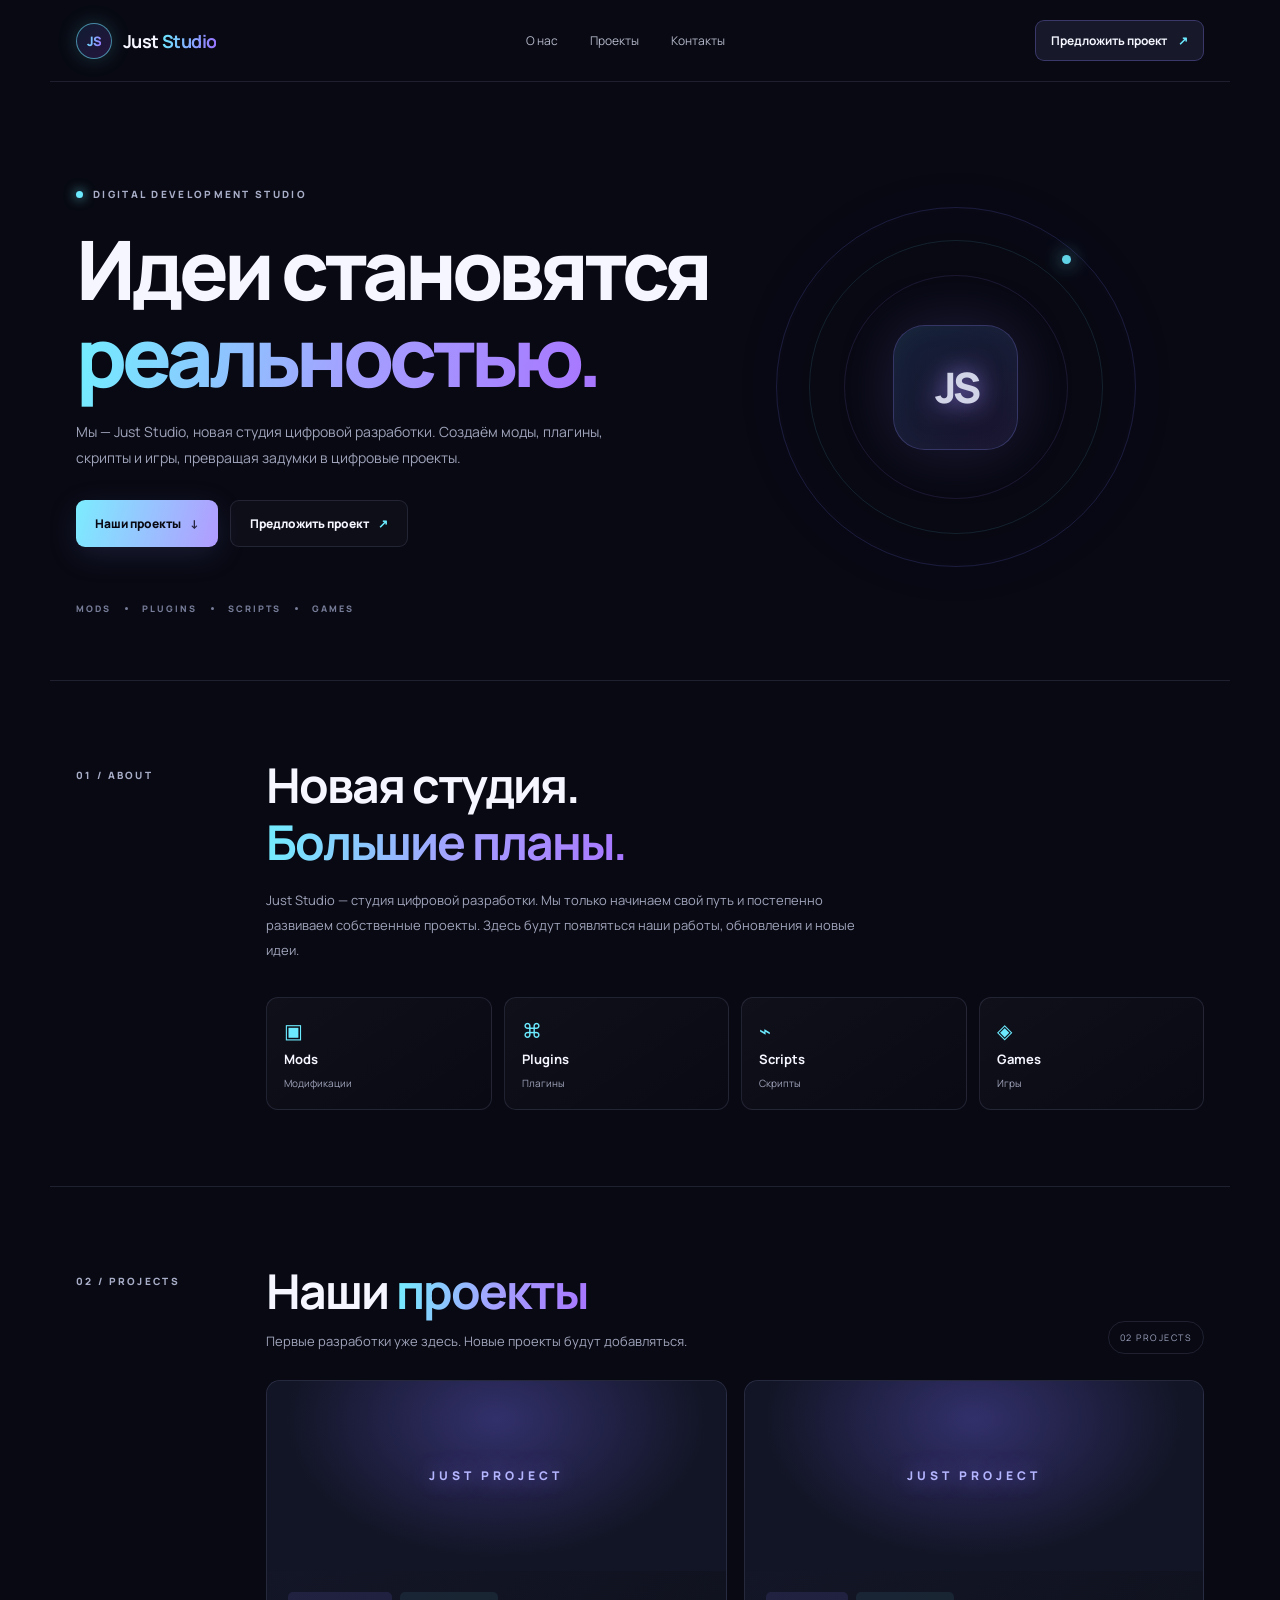
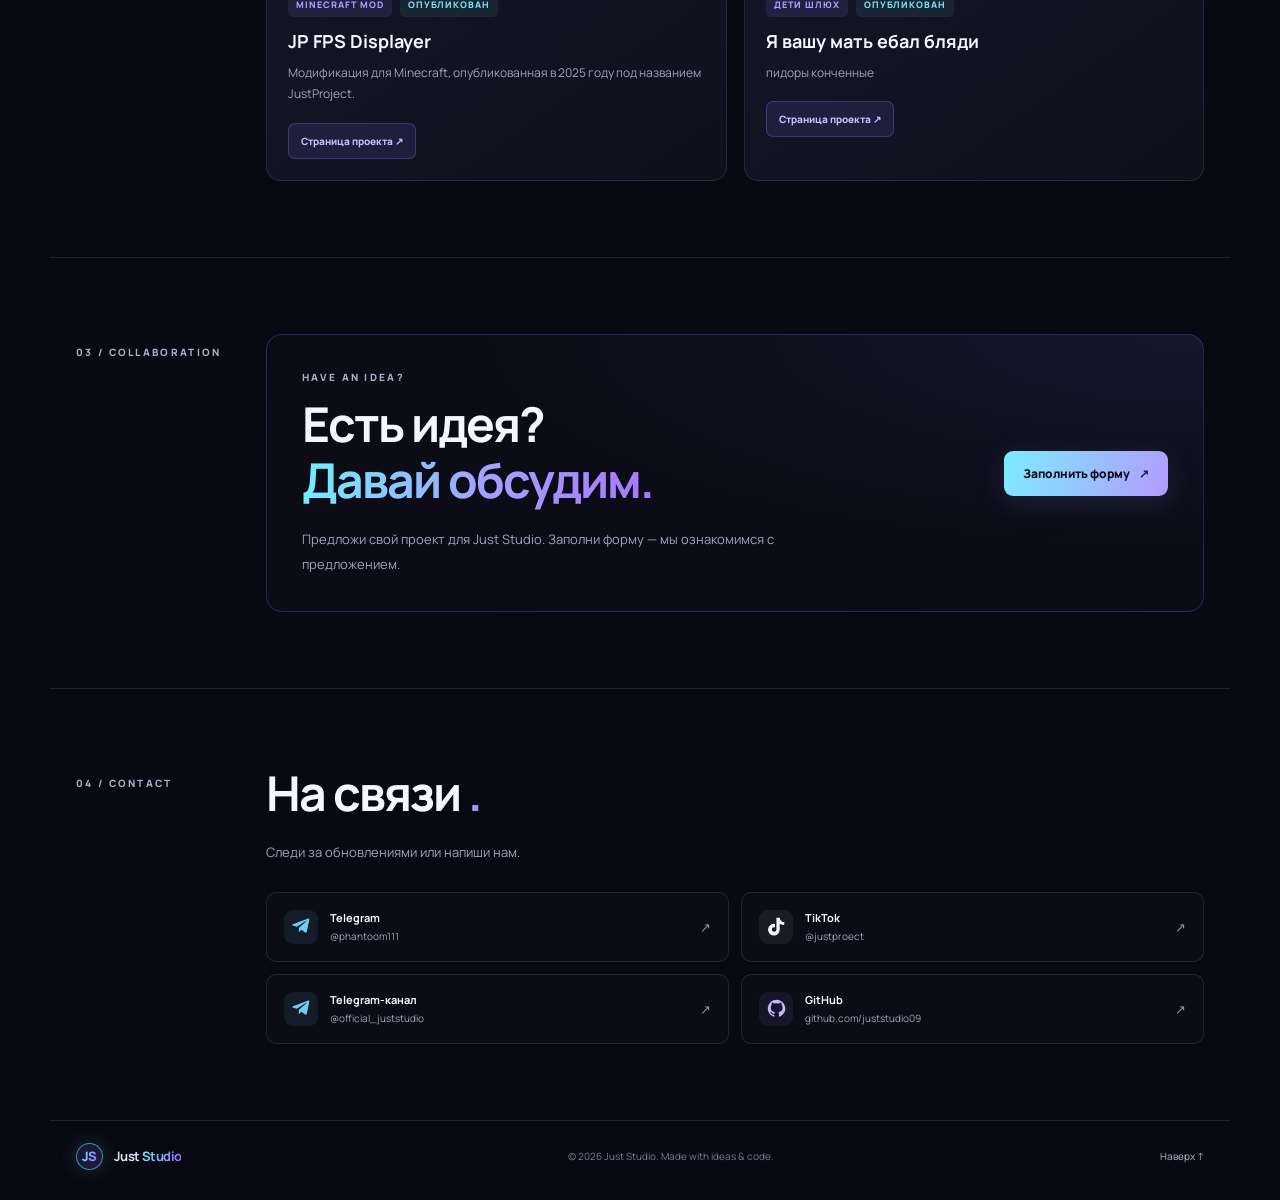
==== index.html @ e2f1380a "Add files via upload" ====
<!doctype html>
<html lang="ru">
<head>
  <meta charset="utf-8">
  <meta name="viewport" content="width=device-width, initial-scale=1">
  <meta name="theme-color" content="#080912">
  <meta name="description" content="Just Studio — студия цифровой разработки. Mods, plugins, scripts, games.">
  <title>Just Studio — Digital Development</title>
  <link rel="stylesheet" href="style.css">
</head>
<body>
  <header class="topbar">
    <a class="brand" href="#home">
      <span class="brand-mark"><img src="https://i.ibb.co/TxhYN3mq/photo-2026-10-01-20-30-49.jpg" alt="Логотип Just Studio" onerror="this.style.display='none';this.parentElement.classList.add('no-image')"></span>
      <span>Just <b>Studio</b></span>
    </a>
    <nav aria-label="Основная навигация">
      <a href="#about">О нас</a><a href="#projects">Проекты</a><a href="#contact">Контакты</a>
    </nav>
    <a class="nav-cta" href="#suggest">Предложить проект <span>↗</span></a>
  </header>

  <main id="home">
    <section class="hero">
      <div class="eyebrow"><span class="pulse"></span> DIGITAL DEVELOPMENT STUDIO</div>
      <h1>Идеи становятся<br><span class="gradient">реальностью.</span></h1>
      <p class="hero-copy">Мы — Just Studio, новая студия цифровой разработки. Создаём моды, плагины, скрипты и игры, превращая задумки в цифровые проекты.</p>
      <div class="hero-actions">
        <a class="button primary" href="#projects">Наши проекты <span>↓</span></a>
        <a class="button secondary" href="#suggest">Предложить проект <span>↗</span></a>
      </div>
      <div class="hero-tags"><span>MODS</span><i></i><span>PLUGINS</span><i></i><span>SCRIPTS</span><i></i><span>GAMES</span></div>
      <div class="hero-orbit" aria-hidden="true"><div class="orbit-ring"></div><div class="orbit-core">JS</div><span class="orbit-dot"></span></div>
    </section>

    <section class="section about" id="about">
      <div class="section-kicker">01 / ABOUT</div>
      <div class="section-content">
        <h2>Новая студия.<br><span class="gradient">Большие планы.</span></h2>
        <p>Just Studio — студия цифровой разработки. Мы только начинаем свой путь и постепенно развиваем собственные проекты. Здесь будут появляться наши работы, обновления и новые идеи.</p>
        <div class="service-grid">
          <div class="service"><span class="service-icon">▣</span><b>Mods</b><small>Модификации</small></div>
          <div class="service"><span class="service-icon">⌘</span><b>Plugins</b><small>Плагины</small></div>
          <div class="service"><span class="service-icon">⌁</span><b>Scripts</b><small>Скрипты</small></div>
          <div class="service"><span class="service-icon">◈</span><b>Games</b><small>Игры</small></div>
        </div>
      </div>
    </section>

    <section class="section projects" id="projects">
      <div class="section-kicker">02 / PROJECTS</div>
      <div class="section-content">
        <div class="section-heading"><div><h2>Наши <span class="gradient">проекты</span></h2><p>Первые разработки уже здесь. Новые проекты будут добавляться.</p></div><span class="project-count" id="project-count">01 PROJECT</span></div>
        <div class="project-grid" id="project-list"></div>
      </div>
    </section>

    <section class="section suggest" id="suggest">
      <div class="section-kicker">03 / COLLABORATION</div>
      <div class="section-content suggest-panel">
        <div><div class="eyebrow">HAVE AN IDEA?</div><h2>Есть идея?<br><span class="gradient">Давай обсудим.</span></h2><p>Предложи свой проект для Just Studio. Заполни форму — мы ознакомимся с предложением.</p></div>
        <a class="button primary" href="https://docs.google.com/forms/d/e/1FAIpQLScW1HkNtBKFivhIyc_Us-QrswXKaeJA4Q-iLcMW6YR1YjEetg/viewform" target="_blank" rel="noopener">Заполнить форму <span>↗</span></a>
      </div>
    </section>

    <section class="section contact" id="contact">
      <div class="section-kicker">04 / CONTACT</div>
      <div class="section-content">
        <h2>На связи <span class="gradient">.</span></h2>
        <p>Следи за обновлениями или напиши нам.</p>
        <div class="contact-links">
          <a href="https://t.me/phantoom111" target="_blank" rel="noopener"><span class="contact-symbol telegram-logo" aria-hidden="true"><svg viewBox="0 0 24 24"><path d="M21.7 4.4 18.6 19c-.2 1-1 1.2-1.8.7l-5-3.7-2.4 2.3c-.3.3-.5.5-1 .5l.4-5.1 9.3-8.4c.4-.4-.1-.6-.6-.2L6 12.4 1 10.8c-1.1-.3-1.1-1 .2-1.5L20.6 2c.9-.3 1.7.2 1.1 2.4Z"/></svg></span><span><b>Telegram</b><small>@phantoom111</small></span><span class="arrow">↗</span></a>
          <a href="https://www.tiktok.com/@justproect" target="_blank" rel="noopener"><span class="contact-symbol tiktok-logo" aria-hidden="true"><svg viewBox="0 0 24 24"><path d="M19.6 6.2a5.7 5.7 0 0 1-3.5-4.8V1h-4.2v14.7a2.9 2.9 0 1 1-2.9-2.9c.4 0 .8.1 1.1.2V8.7a7.4 7.4 0 1 0 6 7.2V8.4a9.8 9.8 0 0 0 5.7 1.8V6a5.8 5.8 0 0 1-2.2.2Z"/></svg></span><span><b>TikTok</b><small>@justproect</small></span><span class="arrow">↗</span></a>
          <a href="https://t.me/official_juststudio" target="_blank" rel="noopener"><span class="contact-symbol telegram-logo" aria-hidden="true"><svg viewBox="0 0 24 24"><path d="M21.7 4.4 18.6 19c-.2 1-1 1.2-1.8.7l-5-3.7-2.4 2.3c-.3.3-.5.5-1 .5l.4-5.1 9.3-8.4c.4-.4-.1-.6-.6-.2L6 12.4 1 10.8c-1.1-.3-1.1-1 .2-1.5L20.6 2c.9-.3 1.7.2 1.1 2.4Z"/></svg></span><span><b>Telegram-канал</b><small>@official_juststudio</small></span><span class="arrow">↗</span></a>
          <a href="https://github.com/juststudio09" target="_blank" rel="noopener"><span class="contact-symbol github-logo" aria-hidden="true"><svg viewBox="0 0 24 24"><path d="M12 .9a11.1 11.1 0 0 0-3.5 21.6c.6.1.8-.2.8-.6v-2.1c-3.2.7-3.9-1.4-3.9-1.4-.5-1.3-1.3-1.6-1.3-1.6-1.1-.8.1-.8.1-.8 1.2.1 1.8 1.2 1.8 1.2 1.1 1.8 2.8 1.3 3.4 1 .1-.8.4-1.3.7-1.6-2.6-.3-5.3-1.3-5.3-5.8 0-1.3.5-2.3 1.2-3.1-.1-.3-.5-1.5.1-3.1 0 0 1-.3 3.2 1.2a11 11 0 0 1 5.8 0c2.2-1.5 3.2-1.2 3.2-1.2.6 1.6.2 2.8.1 3.1.8.8 1.2 1.8 1.2 3.1 0 4.5-2.7 5.5-5.3 5.8.4.4.8 1 .8 2.1v3.1c0 .4.2.7.8.6A11.1 11.1 0 0 0 12 .9Z"/></svg></span><span><b>GitHub</b><small>github.com/juststudio09</small></span><span class="arrow">↗</span></a>
        </div>
      </div>
    </section>
  </main>
  <footer><a class="brand footer-brand" href="#home"><span class="brand-mark"><img src="https://i.ibb.co/TxhYN3mq/photo-2026-10-01-20-30-49.jpg" alt="" onerror="this.style.display='none';this.parentElement.classList.add('no-image')"></span><span>Just <b>Studio</b></span></a><span>© <span id="year"></span> Just Studio. Made with ideas & code.</span><a href="#home">Наверх ↑</a></footer>
  <script src="projects.js"></script>
  <script src="script.js"></script>
</body>
</html>
---- style.css ----
@import url('https://fonts.googleapis.com/css2?family=Manrope:wght@400;500;600;700;800&display=swap');
:root{--bg:#080912;--panel:#101321;--text:#f5f6ff;--muted:#a0a4bb;--line:rgba(160,170,220,.15);--cyan:#6ceaff;--purple:#9a72ff}
*{box-sizing:border-box}html{scroll-behavior:smooth}body{margin:0;background:var(--bg);color:var(--text);font-family:Manrope,Arial,sans-serif;overflow-x:hidden}body:before{content:"";position:fixed;inset:0;pointer-events:none;opacity:.22;background-image:linear-gradient(rgba(255,255,255,.025) 1px,transparent 1px),linear-gradient(90deg,rgba(255,255,255,.025) 1px,transparent 1px);background-size:58px 58px;mask-image:linear-gradient(to bottom,black,transparent 85%)}a{color:inherit;text-decoration:none}.topbar{height:82px;max-width:1180px;padding:0 26px;margin:auto;display:flex;align-items:center;justify-content:space-between;position:relative;z-index:2;border-bottom:1px solid var(--line)}.brand{display:flex;align-items:center;gap:11px;font-size:18px;font-weight:700;letter-spacing:-.6px}.brand b{background:linear-gradient(100deg,var(--cyan),var(--purple));background-clip:text;color:transparent}.brand-mark{width:36px;height:36px;border-radius:50%;display:grid;place-items:center;overflow:hidden;border:1px solid rgba(108,234,255,.55);box-shadow:0 0 20px #6ceaff30;background:linear-gradient(135deg,#101c31,#25153e)}.brand-mark img{width:100%;height:100%;object-fit:cover}.brand-mark.no-image:after{content:"JS";font-size:13px;font-weight:800;background:linear-gradient(100deg,var(--cyan),var(--purple));background-clip:text;color:transparent}nav{display:flex;gap:32px;color:#b5b8ca;font-size:12px}nav a:hover,.footer-brand:hover{color:white}.nav-cta{font-size:12px;font-weight:700;border:1px solid #7772d85c;padding:11px 15px;border-radius:9px;background:#17182a}.nav-cta span,.button span{margin-left:9px;color:var(--cyan)}.hero{max-width:1180px;margin:auto;min-height:590px;padding:105px 26px 65px;position:relative;overflow:hidden}.eyebrow,.section-kicker{font-size:10px;letter-spacing:2.3px;font-weight:800;color:#a9aec8}.eyebrow{display:flex;align-items:center;gap:10px}.pulse{width:7px;height:7px;border-radius:50%;background:#6ceaff;box-shadow:0 0 12px #6ceaff}.hero h1{font-size:clamp(48px,7vw,82px);line-height:1.06;letter-spacing:-5px;margin:25px 0 19px;font-weight:800}.gradient{background:linear-gradient(100deg,#75eaff 4%,#a4a0ff 53%,#a875ff 100%);background-clip:text;color:transparent}.hero-copy{max-width:530px;color:var(--muted);font-size:14px;line-height:1.9}.hero-actions{display:flex;gap:12px;margin-top:28px}.button{display:inline-flex;align-items:center;justify-content:center;padding:14px 19px;border-radius:9px;font-size:12px;font-weight:800;transition:.2s}.button:hover{transform:translateY(-2px)}.primary{color:#080912;background:linear-gradient(105deg,#7cecff,#b29bff);box-shadow:0 8px 30px #8c8bff25}.primary span{color:#25233d}.secondary{border:1px solid var(--line);background:#ffffff06}.hero-tags{display:flex;align-items:center;gap:14px;margin-top:55px;font-size:9px;letter-spacing:2px;color:#777d99;font-weight:800}.hero-tags i{width:3px;height:3px;border-radius:50%;background:#777d99}.hero-orbit{position:absolute;width:360px;height:360px;right:8%;top:125px;display:grid;place-items:center;opacity:.9}.orbit-ring{position:absolute;inset:0;border-radius:50%;border:1px solid #7774ff36;box-shadow:inset 0 0 65px #785bff0c,0 0 80px #715bff0c}.orbit-ring:before,.orbit-ring:after{content:"";position:absolute;border-radius:50%;border:1px solid #6ceaff20;inset:32px}.orbit-ring:after{inset:67px;border-color:#a17cff24}.orbit-core{width:125px;height:125px;border-radius:32px;display:grid;place-items:center;font-size:42px;font-weight:800;letter-spacing:-4px;background:linear-gradient(145deg,#18243d,#1c1532);border:1px solid #8c8bff65;box-shadow:0 0 65px #8c73ff35,inset 0 0 30px #6ceaff0c;background-clip:padding-box;color:#e8eaff;text-shadow:0 0 25px #a18aff}.orbit-dot{position:absolute;width:9px;height:9px;border-radius:50%;background:var(--cyan);top:48px;right:65px;box-shadow:0 0 18px var(--cyan)}.section{max-width:1180px;margin:auto;padding:76px 26px;display:grid;grid-template-columns:190px 1fr;border-top:1px solid var(--line);scroll-margin-top:35px}.section-kicker{padding-top:11px}.section-content h2{font-size:clamp(30px,4vw,48px);line-height:1.18;letter-spacing:-2px;margin:0 0 18px}.section-content>p,.section-heading p,.suggest-panel p{font-size:13px;line-height:1.9;color:var(--muted);max-width:620px;margin:0}.service-grid{display:grid;grid-template-columns:repeat(4,1fr);gap:12px;margin-top:35px}.service{padding:19px 17px;border:1px solid var(--line);background:linear-gradient(145deg,#ffffff08,#ffffff02);border-radius:12px;display:flex;flex-direction:column;gap:8px}.service-icon{font-size:20px;color:var(--cyan);height:25px}.service b{font-size:13px}.service small{font-size:10px;color:var(--muted)}.section-heading{display:flex;justify-content:space-between;align-items:end;gap:20px;margin-bottom:26px}.section-heading h2{margin-bottom:9px}.project-count{white-space:nowrap;font-size:9px;letter-spacing:1.5px;color:#9ea4c0;border:1px solid var(--line);padding:9px 11px;border-radius:20px}.project-grid{display:grid;grid-template-columns:repeat(2,minmax(0,1fr));gap:17px}.project-card{overflow:hidden;border:1px solid var(--line);border-radius:14px;background:linear-gradient(145deg,#15182a,#0e101c);transition:.2s}.project-card:hover{transform:translateY(-3px);border-color:#8c83ff77;box-shadow:0 15px 45px #0005}.project-image{height:190px;background:radial-gradient(ellipse at 50% 20%,#32306b,#121525 65%);display:grid;place-items:center;overflow:hidden}.project-image img{width:100%;height:100%;object-fit:cover}.project-image.placeholder:after{content:"JUST PROJECT";font-size:12px;letter-spacing:4px;font-weight:800;color:#b4b5ff;text-shadow:0 0 22px #887cff}.project-body{padding:21px}.project-meta{display:flex;align-items:center;gap:8px;margin-bottom:12px}.project-type,.project-status{font-size:9px;font-weight:800;letter-spacing:1px;text-transform:uppercase;padding:6px 8px;border-radius:5px;background:#8277ff20;color:#aaa0ff}.project-status{background:#6ceaff13;color:#77dff4}.project-body h3{font-size:18px;margin:0 0 9px}.project-body p{font-size:12px;line-height:1.8;color:var(--muted);margin:0 0 18px}.project-actions{display:flex;gap:9px;flex-wrap:wrap}.project-link{font-size:10px;font-weight:800;border:1px solid var(--line);border-radius:7px;padding:10px 12px}.project-link.primary-link{background:#8174ff20;border-color:#8174ff4d;color:#c4bdff}.suggest-panel{display:flex;align-items:center;justify-content:space-between;gap:30px;padding:35px;border:1px solid #8277ff3d;border-radius:16px;background:radial-gradient(ellipse at 100% 0%,#7464ff19,transparent 55%),#ffffff04}.suggest-panel h2{margin-top:12px}.suggest-panel p{max-width:490px}.suggest-panel .button{flex-shrink:0}.contact-links{display:grid;grid-template-columns:repeat(3,1fr);gap:12px;margin-top:27px}.contact-links>a{display:flex;align-items:center;gap:12px;padding:17px;border:1px solid var(--line);border-radius:10px;background:#ffffff04}.contact-links>a:hover{border-color:#7c83ff66;background:#ffffff08}.contact-symbol{width:34px;height:34px;border-radius:9px;display:grid;place-items:center;color:var(--cyan);background:#6ceaff10;font-size:17px}.contact-links b,.contact-links small{display:block}.contact-links b{font-size:11px}.contact-links small{font-size:10px;color:var(--muted);margin-top:4px}.arrow{margin-left:auto;color:#8e93ad;font-size:13px}footer{max-width:1180px;margin:auto;padding:22px 26px 30px;border-top:1px solid var(--line);display:flex;align-items:center;justify-content:space-between;color:#777d96;font-size:10px}.footer-brand{font-size:13px;color:#dfe1f1}.footer-brand .brand-mark{width:27px;height:27px}footer>a:last-child{color:#b7bad0}
@media(max-width:760px){.topbar{height:70px;padding:0 18px}.topbar nav{display:none}.nav-cta{font-size:10px;padding:10px}.hero{padding:83px 22px 55px;min-height:555px}.hero h1{letter-spacing:-3px}.hero-orbit{width:220px;height:220px;right:-45px;top:235px;opacity:.45}.orbit-core{width:85px;height:85px;border-radius:23px;font-size:29px}.orbit-ring:before{inset:22px}.orbit-ring:after{inset:45px}.orbit-dot{top:30px;right:38px}.hero-copy{max-width:420px}.section{padding:55px 22px;grid-template-columns:1fr;gap:20px}.section-kicker{padding:0}.service-grid{grid-template-columns:repeat(2,1fr)}.project-grid{grid-template-columns:1fr}.project-image{height:180px}.suggest-panel{align-items:flex-start;flex-direction:column;padding:25px}.contact-links{grid-template-columns:1fr}.contact-links>a{padding:14px}footer{padding:20px 22px;gap:12px;flex-wrap:wrap}footer>span{order:3;width:100%}}
@media(prefers-reduced-motion:reduce){html{scroll-behavior:auto}*,*:before,*:after{transition:none!important}}

/* Brand icons in the contact cards */
.contact-symbol svg{width:19px;height:19px;display:block;fill:currentColor}
.telegram-logo{color:#6bcff5;background:#6bcff515}
.tiktok-logo{color:#f4f4ff;background:#ffffff10}
.github-logo{color:#c4b6ff;background:#a18aff15}
.contact-links{grid-template-columns:repeat(2,minmax(0,1fr))}
@media(max-width:760px){.contact-links{grid-template-columns:1fr}}
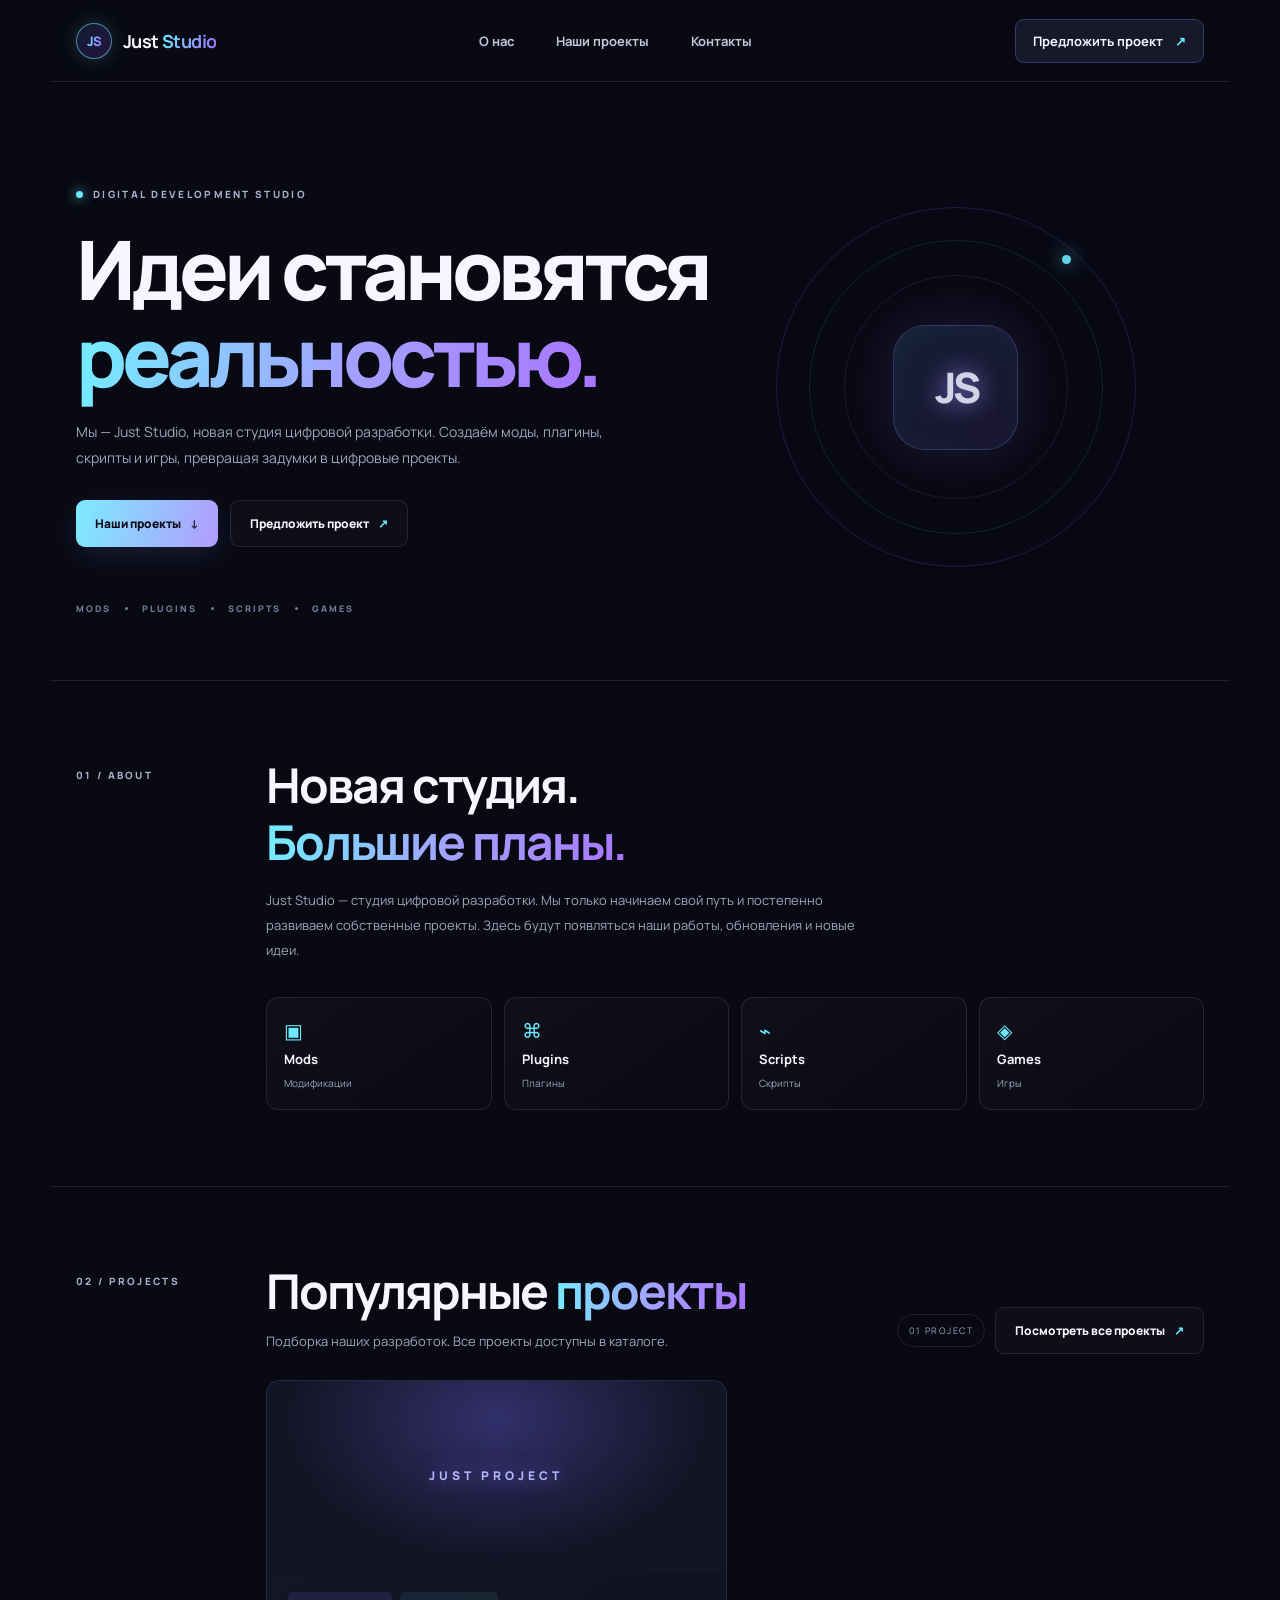
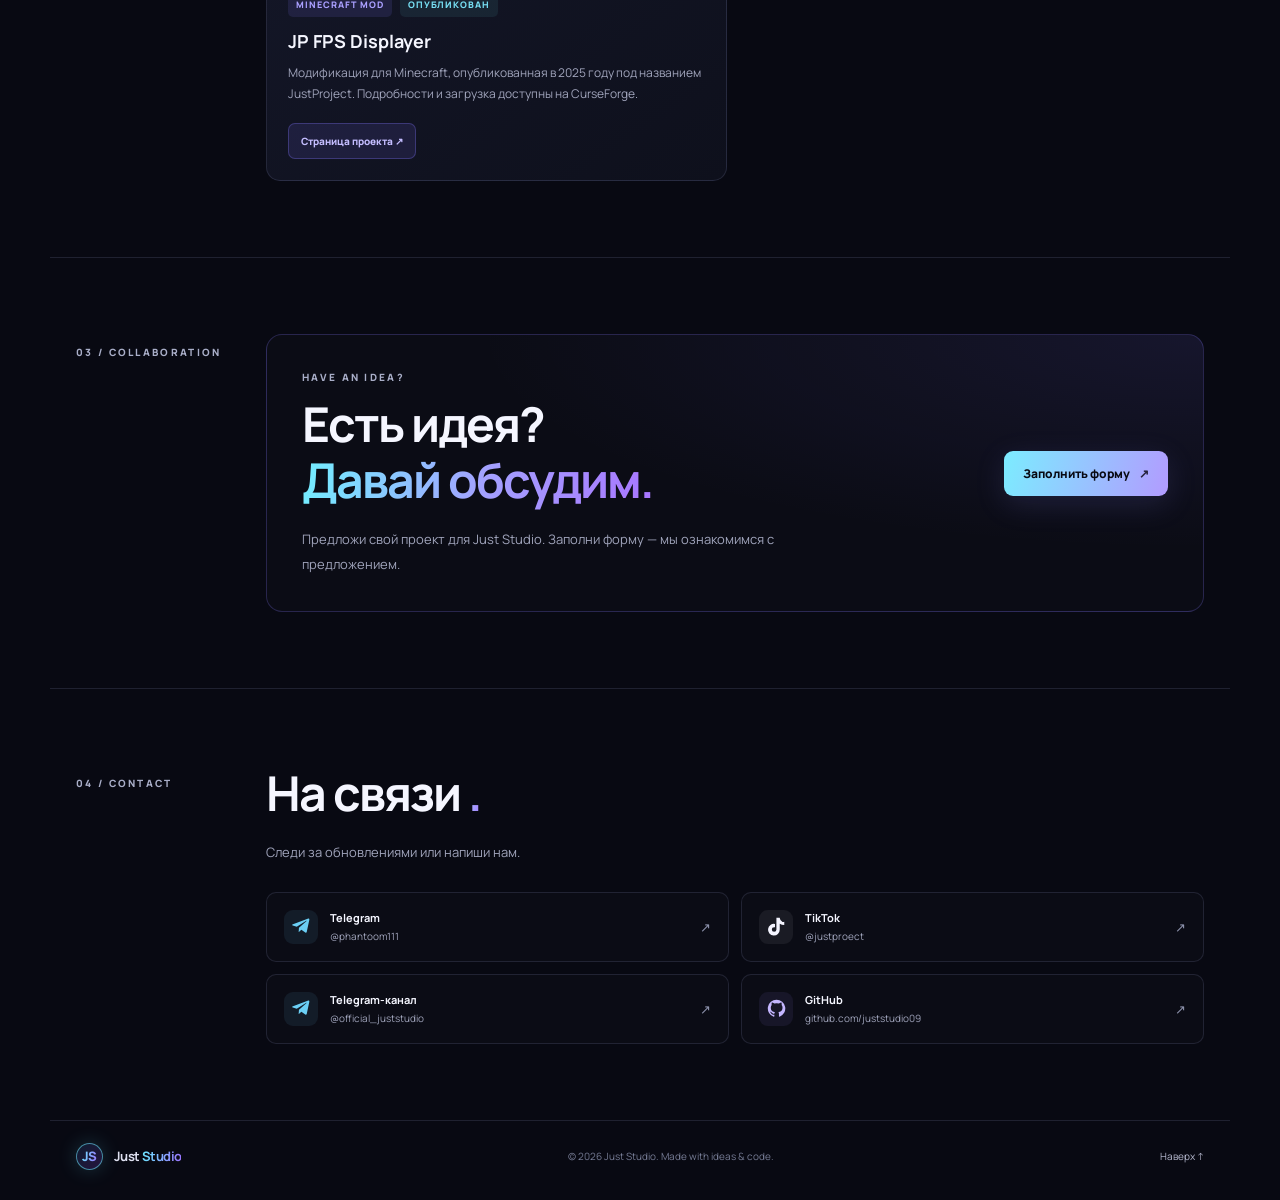
==== commit bf5d2486: "Add files via upload" ====
--- a/index.html
+++ b/index.html
@@ -15,7 +15,7 @@
       <span>Just <b>Studio</b></span>
     </a>
     <nav aria-label="Основная навигация">
-      <a href="#about">О нас</a><a href="#projects">Проекты</a><a href="#contact">Контакты</a>
+      <a href="#about">О нас</a><a href="projects.html">Наши проекты</a><a href="#contact">Контакты</a>
     </nav>
     <a class="nav-cta" href="#suggest">Предложить проект <span>↗</span></a>
   </header>
@@ -50,7 +50,7 @@
     <section class="section projects" id="projects">
       <div class="section-kicker">02 / PROJECTS</div>
       <div class="section-content">
-        <div class="section-heading"><div><h2>Наши <span class="gradient">проекты</span></h2><p>Первые разработки уже здесь. Новые проекты будут добавляться.</p></div><span class="project-count" id="project-count">01 PROJECT</span></div>
+        <div class="section-heading"><div><h2>Популярные <span class="gradient">проекты</span></h2><p>Подборка наших разработок. Все проекты доступны в каталоге.</p></div><div class="section-heading-actions"><span class="project-count" id="project-count">01 PROJECT</span><a class="button secondary view-all-button" href="projects.html">Посмотреть все проекты <span>↗</span></a></div></div>
         <div class="project-grid" id="project-list"></div>
       </div>
     </section>
--- a/style.css
+++ b/style.css
@@ -11,3 +11,35 @@
 .github-logo{color:#c4b6ff;background:#a18aff15}
 .contact-links{grid-template-columns:repeat(2,minmax(0,1fr))}
 @media(max-width:760px){.contact-links{grid-template-columns:1fr}}
+
+
+/* Separate projects catalog */
+.catalog-main{max-width:1180px;min-height:calc(100vh - 150px);margin:auto;padding:76px 26px 90px}
+.catalog-kicker{font-size:10px;letter-spacing:2.3px;font-weight:800;color:#a9aec8;margin-bottom:20px}
+.catalog-title-row{display:flex;align-items:end;justify-content:space-between;gap:20px;margin-bottom:38px}
+.catalog-title-row h1{font-size:clamp(38px,6vw,68px);line-height:1.08;letter-spacing:-4px;margin:0 0 13px;font-weight:800}
+.catalog-title-row p{font-size:13px;line-height:1.9;color:var(--muted);margin:0}
+.catalog-back{flex-shrink:0}
+.catalog-controls{display:flex;align-items:center;gap:14px;padding:17px 19px;margin-bottom:20px;border:1px solid var(--line);border-radius:12px;background:#ffffff05}
+.catalog-controls label{font-size:12px;font-weight:800;color:#c8cbe0}
+.catalog-controls select{min-width:190px;padding:10px 35px 10px 12px;color:var(--text);background:#15182a;border:1px solid #7772d85c;border-radius:8px;font:inherit;font-size:12px;outline:none}
+.catalog-controls select:focus{border-color:var(--cyan)}
+.catalog-controls option{background:#15182a;color:var(--text)}
+.catalog-controls .project-count{margin-left:auto}
+.catalog-grid{grid-template-columns:repeat(2,minmax(0,1fr))}
+.catalog-empty{padding:45px 20px;text-align:center;border:1px dashed var(--line);border-radius:12px;color:var(--muted);font-size:13px}
+@media(max-width:760px){.catalog-main{padding:55px 22px 65px}.catalog-title-row{align-items:flex-start;flex-direction:column}.catalog-title-row h1{letter-spacing:-2px}.catalog-controls{align-items:stretch;flex-direction:column}.catalog-controls select{width:100%}.catalog-controls .project-count{margin-left:0;align-self:flex-start}.catalog-grid{grid-template-columns:1fr}}
+
+
+/* Larger navigation controls and hover feedback */
+.topbar nav{gap:10px}
+.topbar nav a{display:inline-flex;align-items:center;justify-content:center;padding:11px 15px;border:1px solid transparent;border-radius:9px;font-size:13px;font-weight:700;color:#c3c6d9;transition:transform .2s ease,background .2s ease,border-color .2s ease,color .2s ease,box-shadow .2s ease}
+.topbar nav a:hover,.topbar nav a:focus-visible{color:#fff;background:linear-gradient(120deg,#6ceaff15,#9a72ff20);border-color:#8b83ff66;transform:translateY(-2px);box-shadow:0 7px 20px #7164ff20}
+.topbar nav a:active{transform:translateY(0) scale(.98)}
+.nav-cta{font-size:13px;padding:12px 17px;transition:transform .2s ease,background .2s ease,border-color .2s ease,box-shadow .2s ease}
+.nav-cta:hover,.nav-cta:focus-visible{transform:translateY(-2px);background:#22243a;border-color:#8b83ff88;box-shadow:0 7px 22px #7164ff24}
+.nav-cta:active{transform:translateY(0) scale(.98)}
+.section-heading-actions{display:flex;align-items:center;gap:10px;flex-shrink:0}
+.view-all-button{white-space:nowrap}
+@media(max-width:760px){.topbar nav{display:none}.section-heading-actions{align-items:flex-start;flex-direction:column}.view-all-button{font-size:10px;padding:10px 12px}}
+@media(prefers-reduced-motion:reduce){.topbar nav a,.nav-cta{transition:none}}
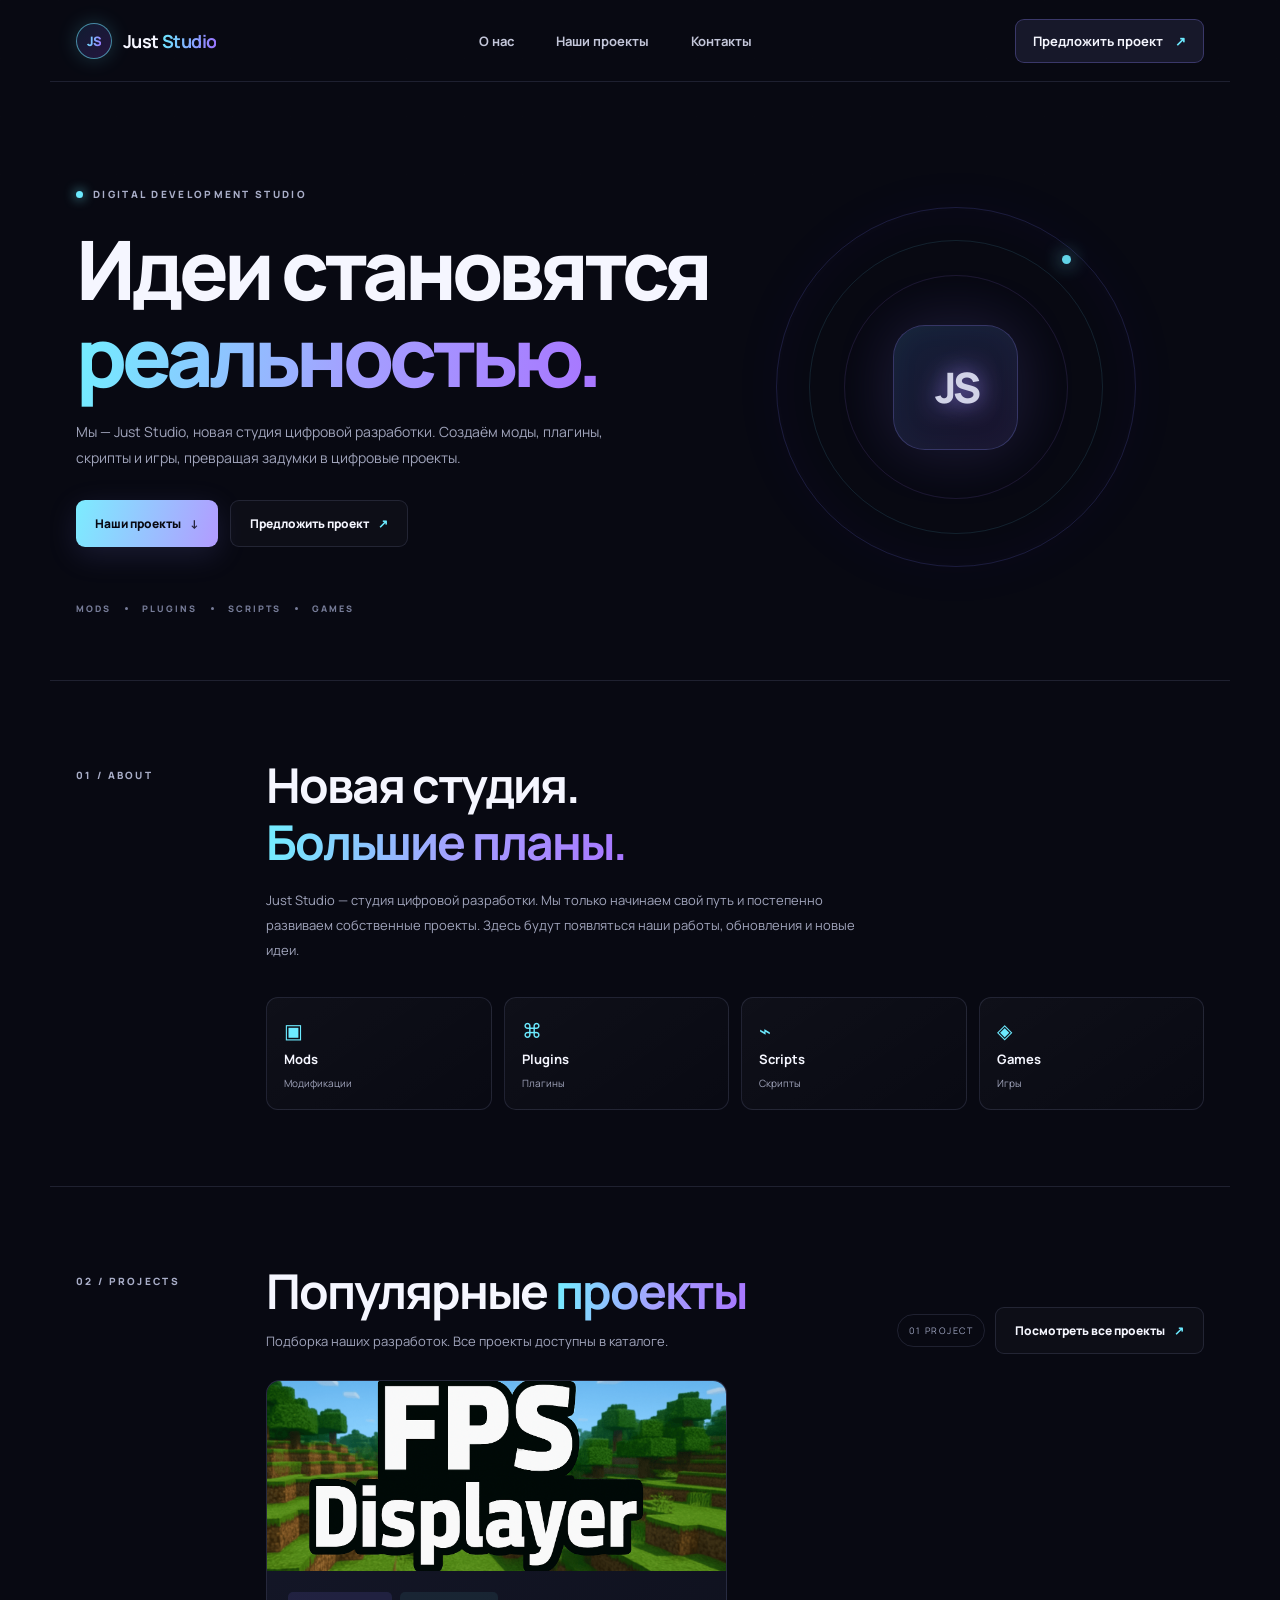
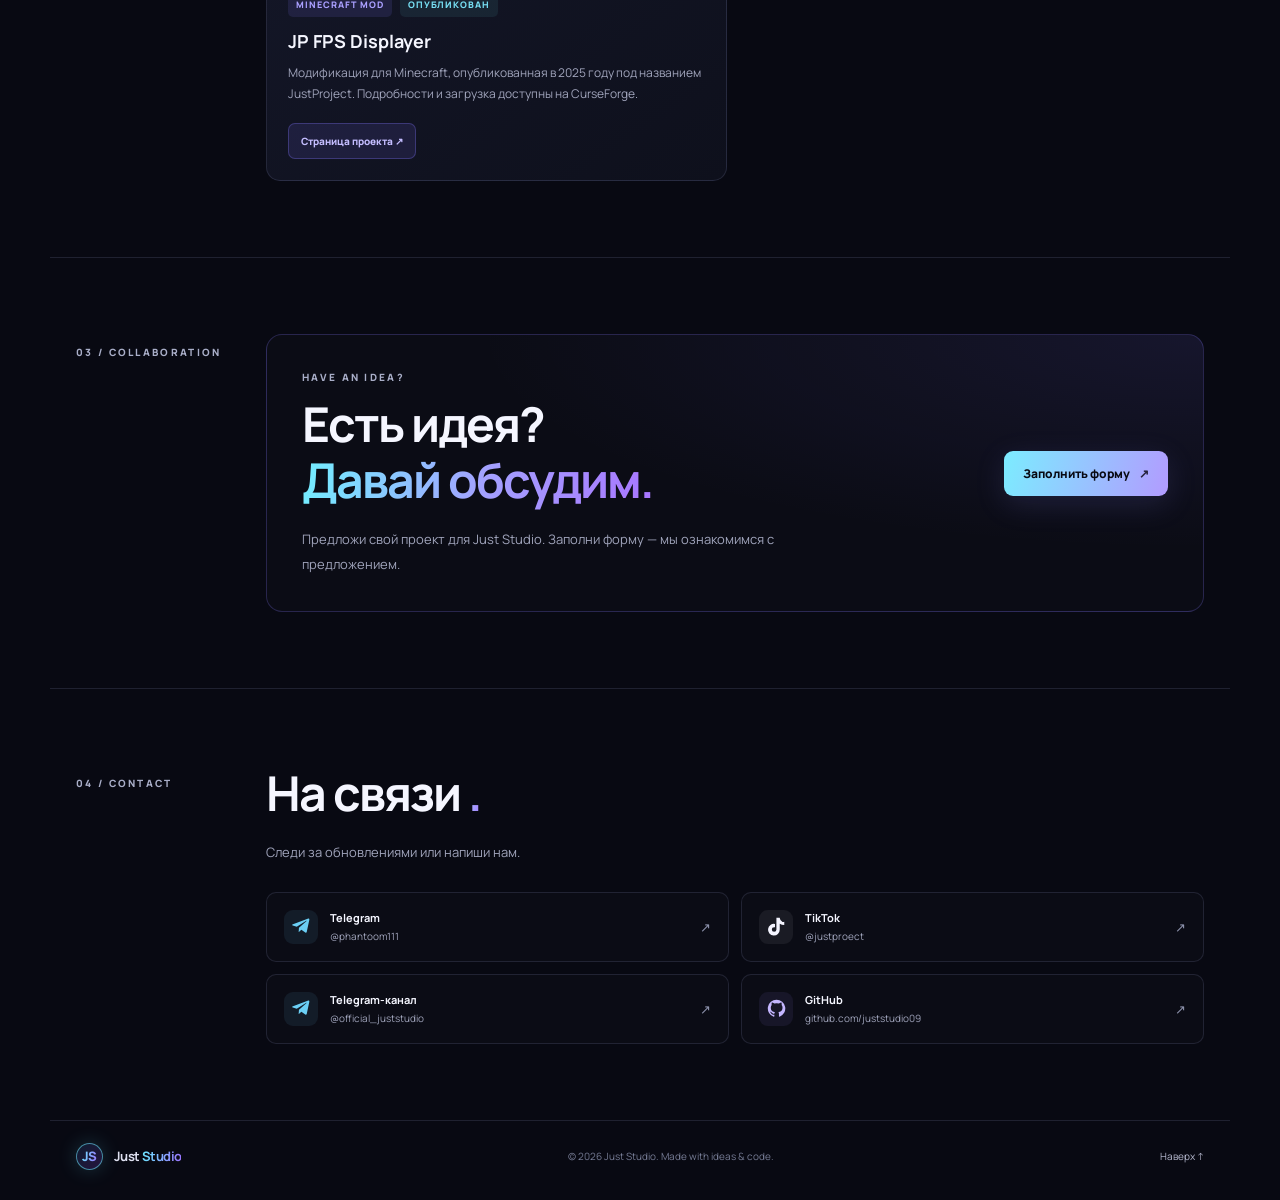
==== commit dcbf5fb6: "Add files via upload" ====
--- a/index.html
+++ b/index.html
@@ -5,7 +5,8 @@
   <meta name="viewport" content="width=device-width, initial-scale=1">
   <meta name="theme-color" content="#080912">
   <meta name="description" content="Just Studio — студия цифровой разработки. Mods, plugins, scripts, games.">
-  <title>Just Studio — Digital Development</title>
+  <link rel="icon" type="image/png" href="assets/favicon.png">
+  <title>Just Studio — Студия цифровой разработки</title>
   <link rel="stylesheet" href="style.css">
 </head>
 <body>
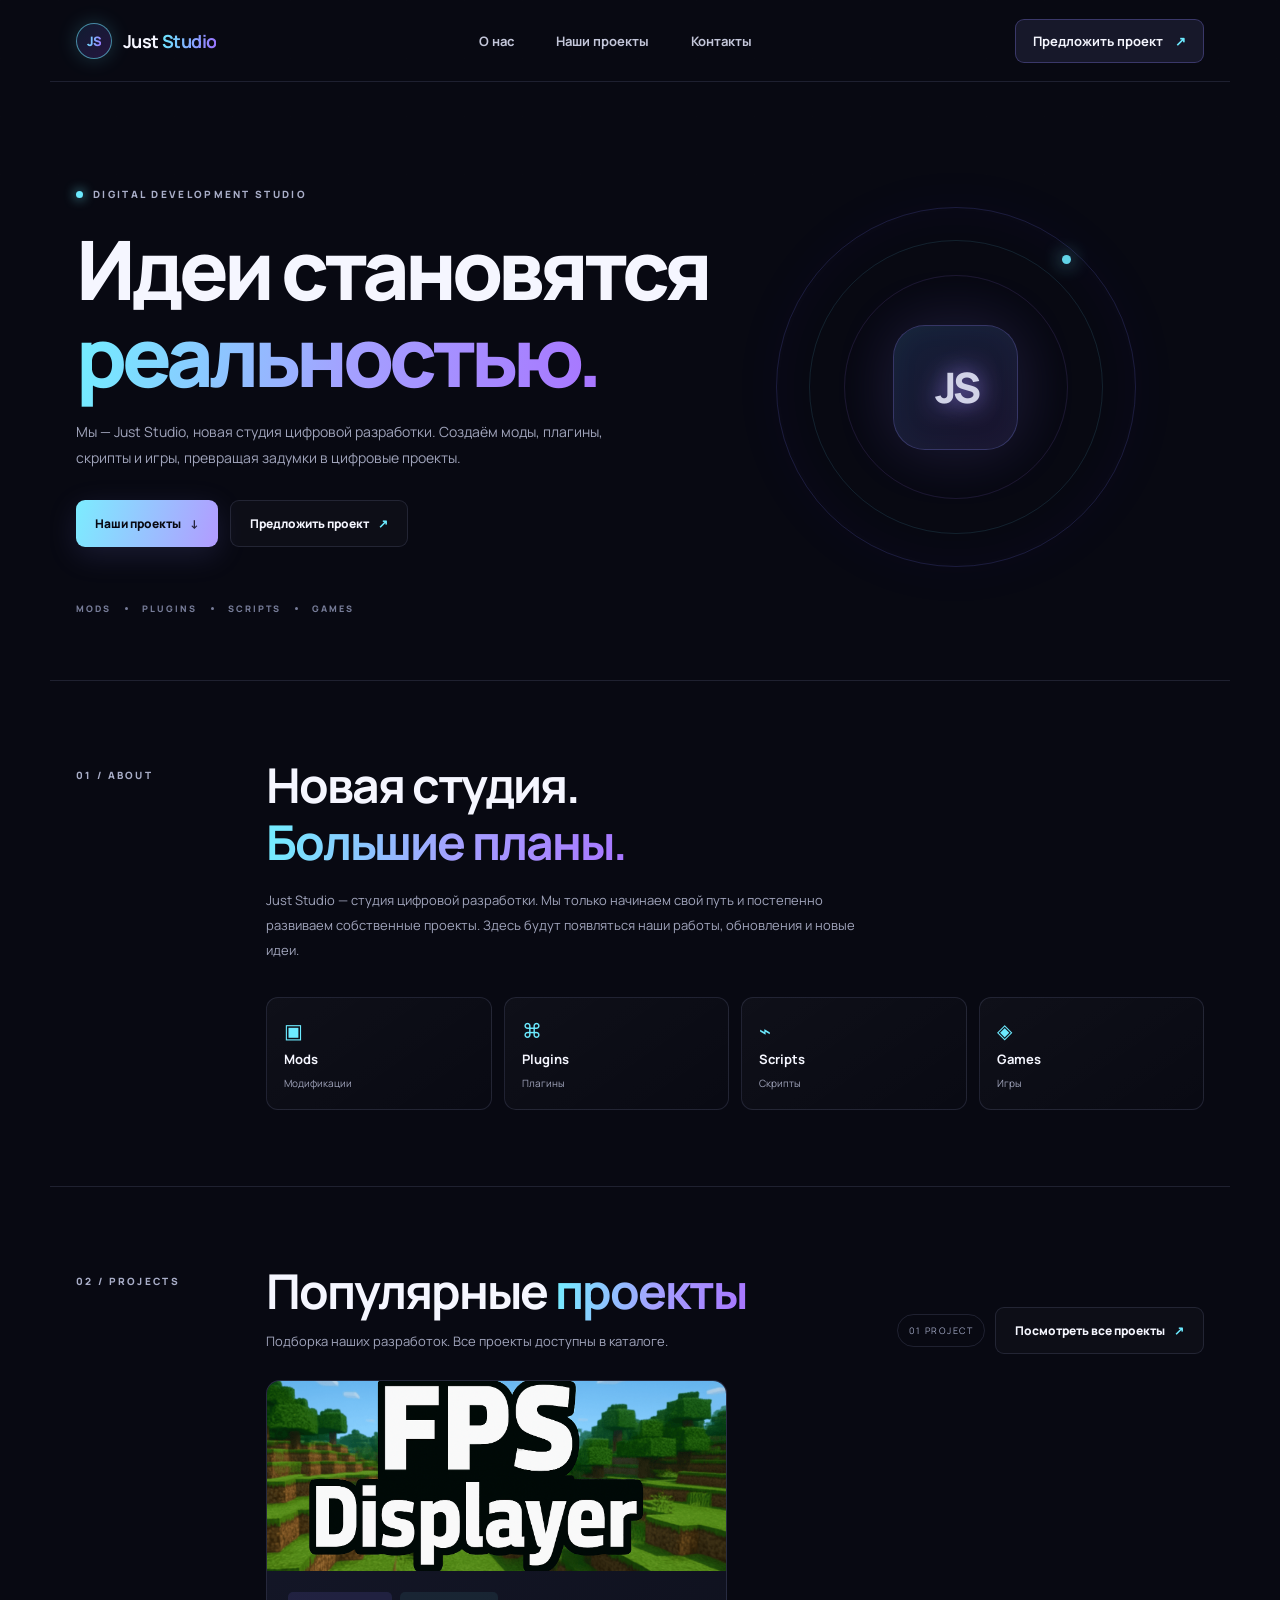
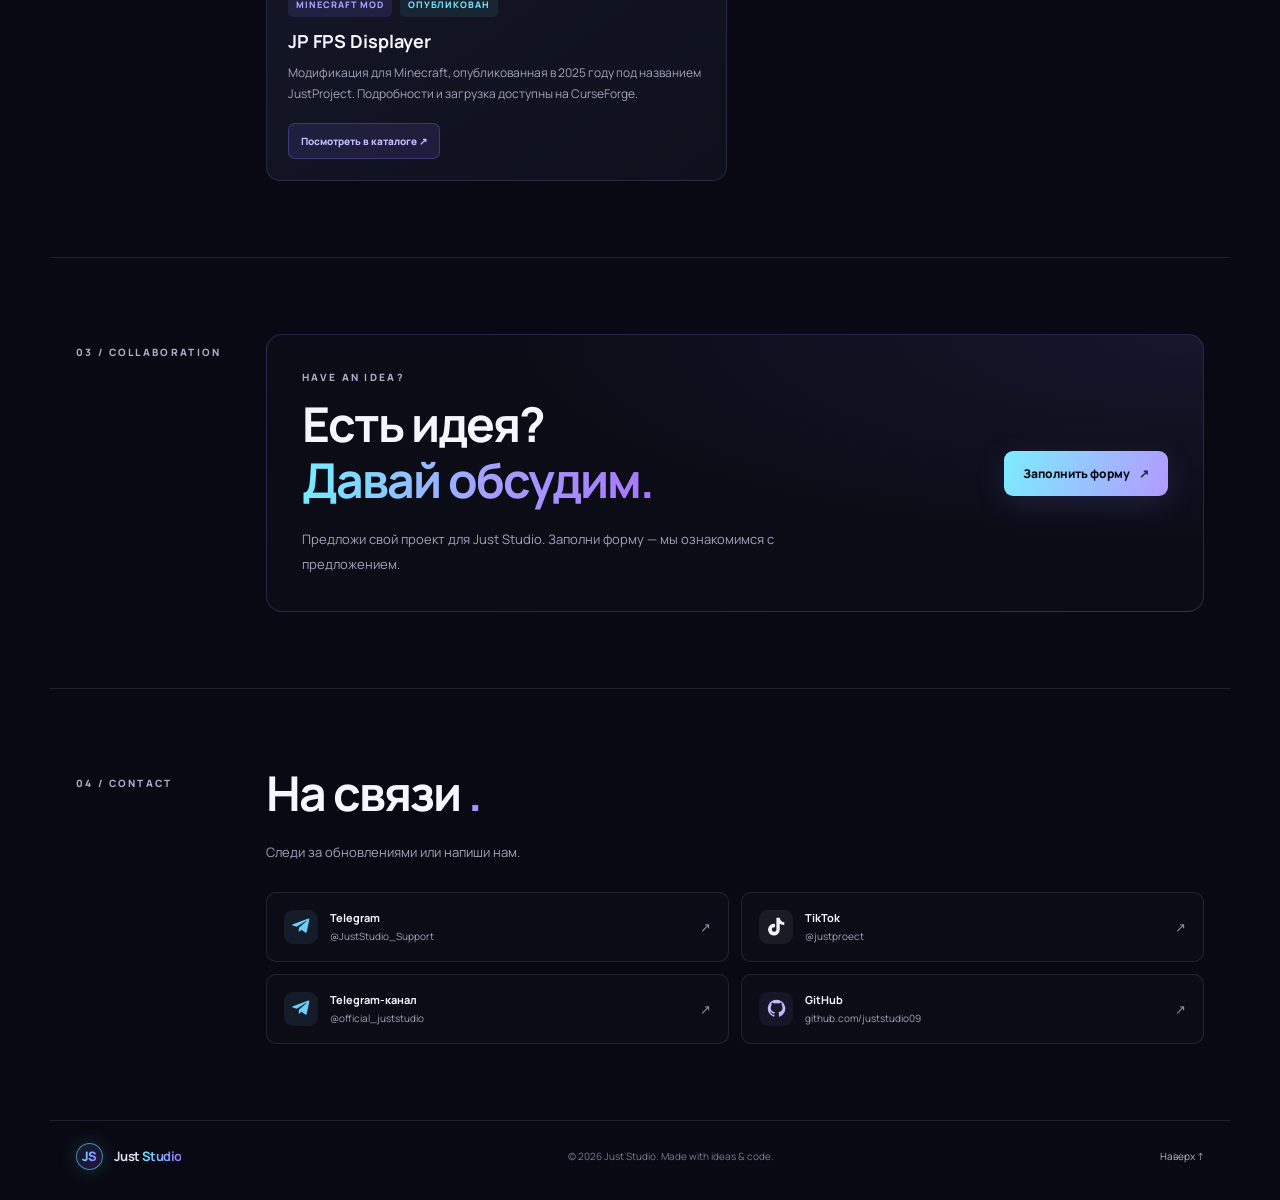
==== commit bfd300fe: "Update index.html" ====
--- a/index.html
+++ b/index.html
@@ -5,7 +5,7 @@
   <meta name="viewport" content="width=device-width, initial-scale=1">
   <meta name="theme-color" content="#080912">
   <meta name="description" content="Just Studio — студия цифровой разработки. Mods, plugins, scripts, games.">
-  <link rel="icon" type="image/png" href="assets/favicon.png">
+  <link rel="icon" type="image/png" href="/assets/favicon.png">
   <title>Just Studio — Студия цифровой разработки</title>
   <link rel="stylesheet" href="style.css">
 </head>
@@ -70,7 +70,7 @@
         <h2>На связи <span class="gradient">.</span></h2>
         <p>Следи за обновлениями или напиши нам.</p>
         <div class="contact-links">
-          <a href="https://t.me/phantoom111" target="_blank" rel="noopener"><span class="contact-symbol telegram-logo" aria-hidden="true"><svg viewBox="0 0 24 24"><path d="M21.7 4.4 18.6 19c-.2 1-1 1.2-1.8.7l-5-3.7-2.4 2.3c-.3.3-.5.5-1 .5l.4-5.1 9.3-8.4c.4-.4-.1-.6-.6-.2L6 12.4 1 10.8c-1.1-.3-1.1-1 .2-1.5L20.6 2c.9-.3 1.7.2 1.1 2.4Z"/></svg></span><span><b>Telegram</b><small>@phantoom111</small></span><span class="arrow">↗</span></a>
+          <a href="https://t.me/JustStudio_Support" target="_blank" rel="noopener"><span class="contact-symbol telegram-logo" aria-hidden="true"><svg viewBox="0 0 24 24"><path d="M21.7 4.4 18.6 19c-.2 1-1 1.2-1.8.7l-5-3.7-2.4 2.3c-.3.3-.5.5-1 .5l.4-5.1 9.3-8.4c.4-.4-.1-.6-.6-.2L6 12.4 1 10.8c-1.1-.3-1.1-1 .2-1.5L20.6 2c.9-.3 1.7.2 1.1 2.4Z"/></svg></span><span><b>Telegram</b><small>@JustStudio_Support</small></span><span class="arrow">↗</span></a>
           <a href="https://www.tiktok.com/@justproect" target="_blank" rel="noopener"><span class="contact-symbol tiktok-logo" aria-hidden="true"><svg viewBox="0 0 24 24"><path d="M19.6 6.2a5.7 5.7 0 0 1-3.5-4.8V1h-4.2v14.7a2.9 2.9 0 1 1-2.9-2.9c.4 0 .8.1 1.1.2V8.7a7.4 7.4 0 1 0 6 7.2V8.4a9.8 9.8 0 0 0 5.7 1.8V6a5.8 5.8 0 0 1-2.2.2Z"/></svg></span><span><b>TikTok</b><small>@justproect</small></span><span class="arrow">↗</span></a>
           <a href="https://t.me/official_juststudio" target="_blank" rel="noopener"><span class="contact-symbol telegram-logo" aria-hidden="true"><svg viewBox="0 0 24 24"><path d="M21.7 4.4 18.6 19c-.2 1-1 1.2-1.8.7l-5-3.7-2.4 2.3c-.3.3-.5.5-1 .5l.4-5.1 9.3-8.4c.4-.4-.1-.6-.6-.2L6 12.4 1 10.8c-1.1-.3-1.1-1 .2-1.5L20.6 2c.9-.3 1.7.2 1.1 2.4Z"/></svg></span><span><b>Telegram-канал</b><small>@official_juststudio</small></span><span class="arrow">↗</span></a>
           <a href="https://github.com/juststudio09" target="_blank" rel="noopener"><span class="contact-symbol github-logo" aria-hidden="true"><svg viewBox="0 0 24 24"><path d="M12 .9a11.1 11.1 0 0 0-3.5 21.6c.6.1.8-.2.8-.6v-2.1c-3.2.7-3.9-1.4-3.9-1.4-.5-1.3-1.3-1.6-1.3-1.6-1.1-.8.1-.8.1-.8 1.2.1 1.8 1.2 1.8 1.2 1.1 1.8 2.8 1.3 3.4 1 .1-.8.4-1.3.7-1.6-2.6-.3-5.3-1.3-5.3-5.8 0-1.3.5-2.3 1.2-3.1-.1-.3-.5-1.5.1-3.1 0 0 1-.3 3.2 1.2a11 11 0 0 1 5.8 0c2.2-1.5 3.2-1.2 3.2-1.2.6 1.6.2 2.8.1 3.1.8.8 1.2 1.8 1.2 3.1 0 4.5-2.7 5.5-5.3 5.8.4.4.8 1 .8 2.1v3.1c0 .4.2.7.8.6A11.1 11.1 0 0 0 12 .9Z"/></svg></span><span><b>GitHub</b><small>github.com/juststudio09</small></span><span class="arrow">↗</span></a>
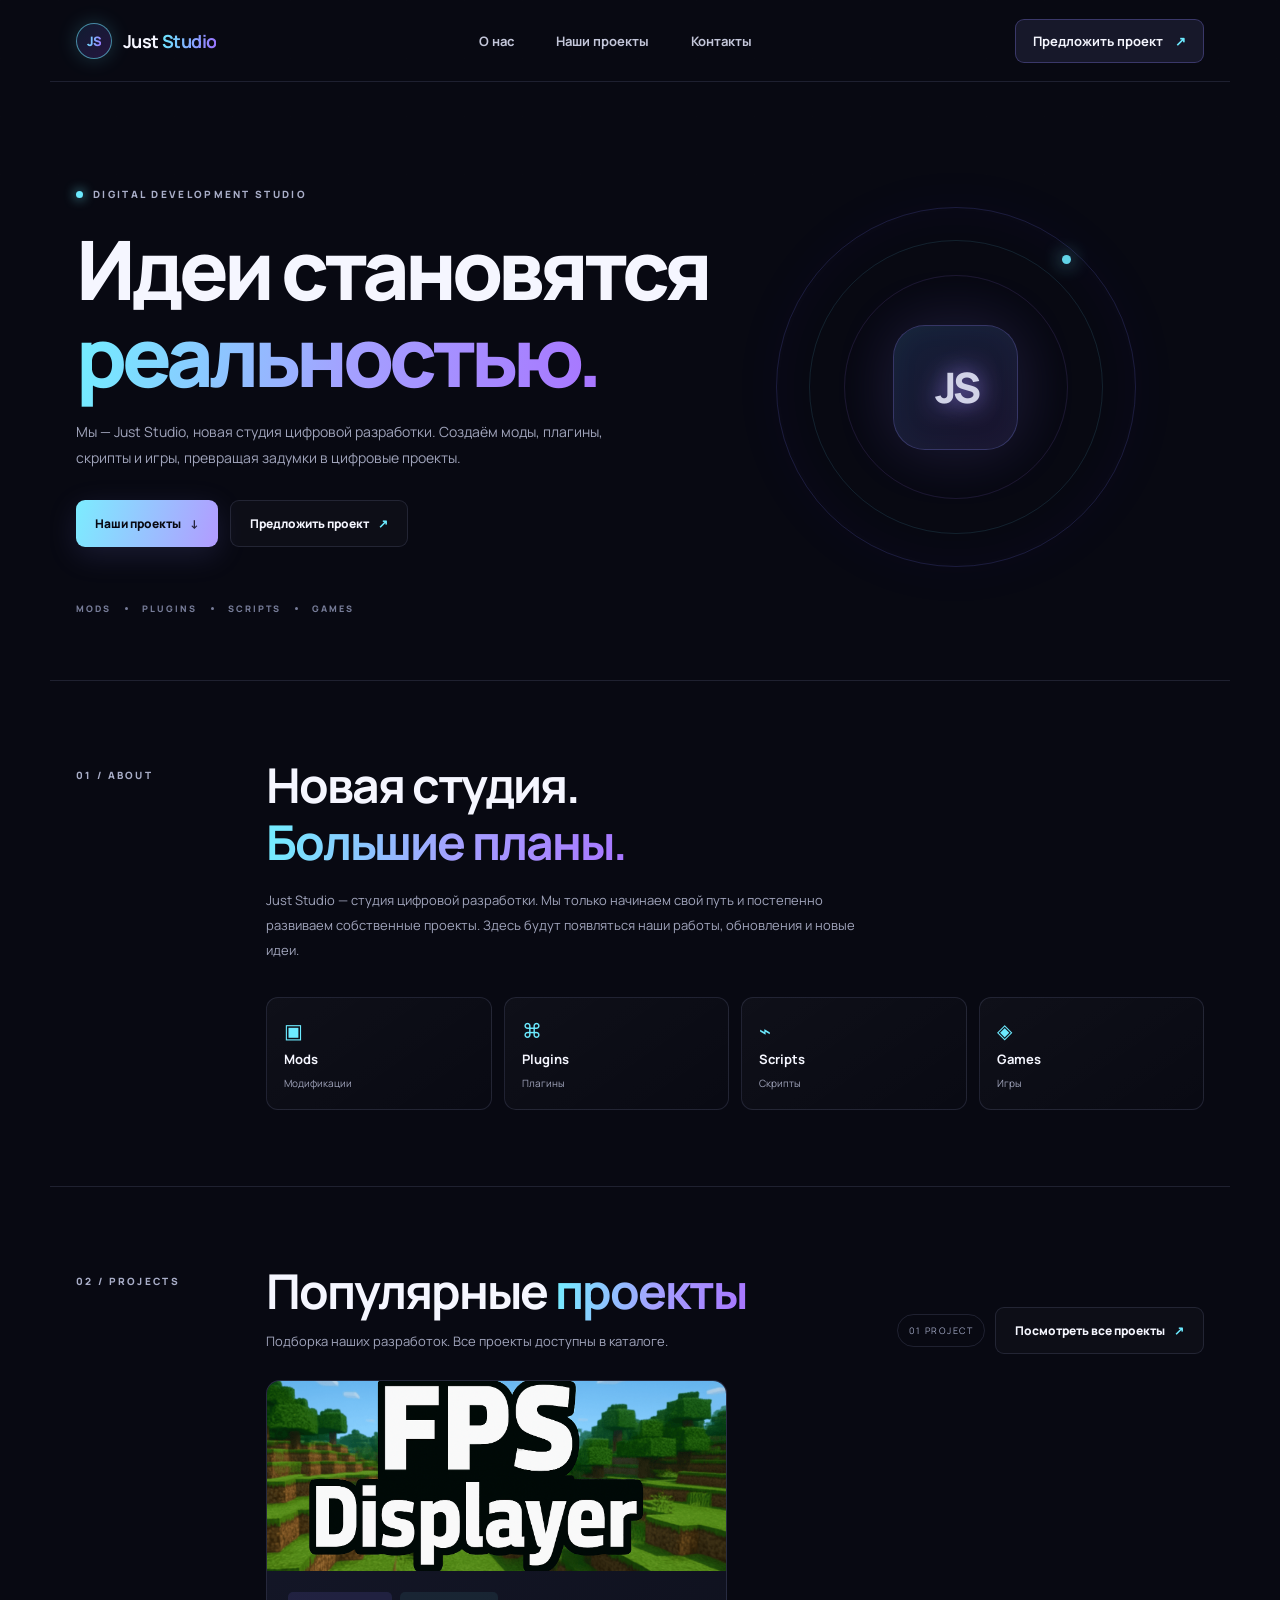
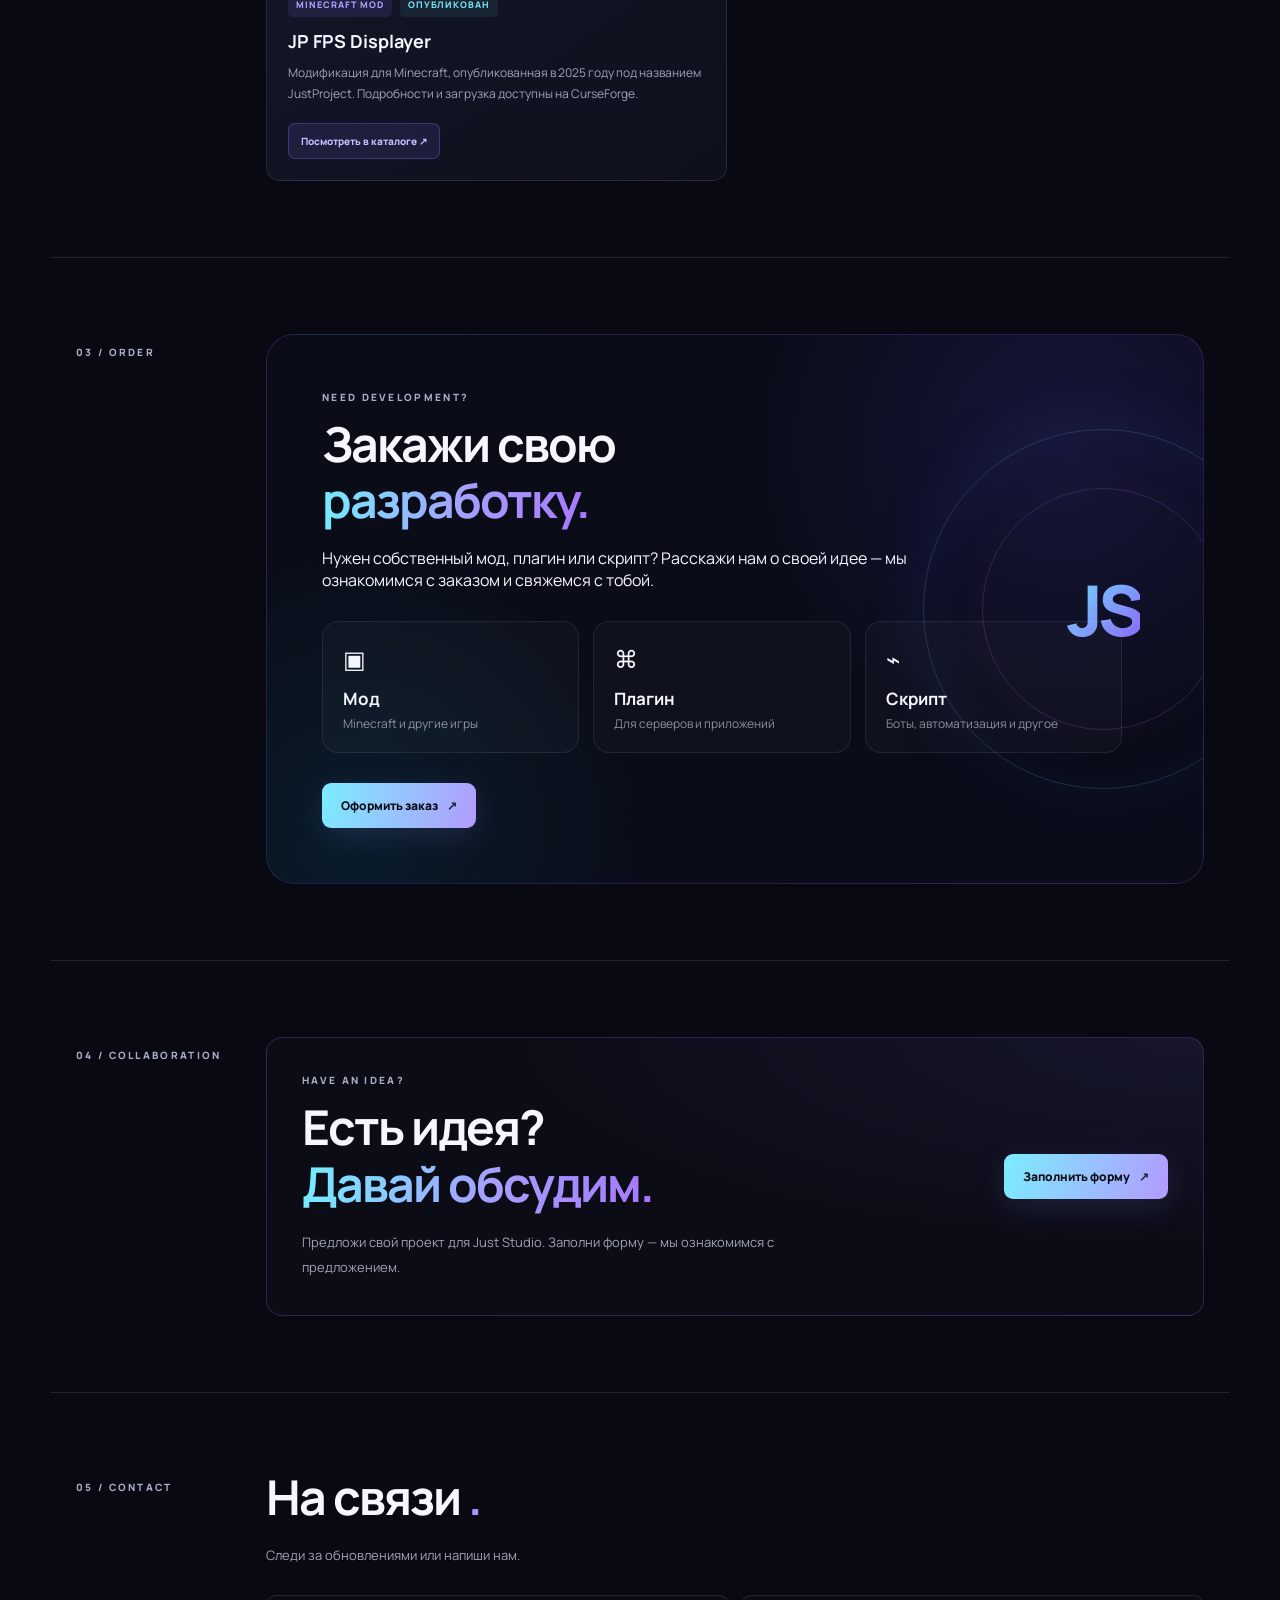
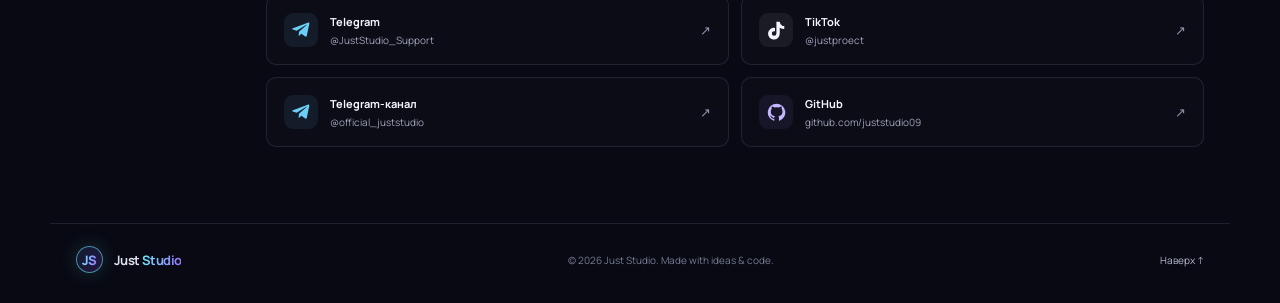
==== commit 80076fed: "Update index.html" ====
--- a/index.html
+++ b/index.html
@@ -8,78 +8,542 @@
   <link rel="icon" type="image/png" href="/assets/favicon.png">
   <title>Just Studio — Студия цифровой разработки</title>
   <link rel="stylesheet" href="style.css">
+
+  <!-- Стили блока заказа -->
+  <style>
+    .order-panel {
+      position: relative;
+      overflow: hidden;
+      padding: 55px;
+      border: 1px solid rgba(130, 110, 255, 0.2);
+      border-radius: 28px;
+      background:
+        radial-gradient(circle at 85% 20%, rgba(100, 80, 255, 0.14), transparent 35%),
+        radial-gradient(circle at 10% 90%, rgba(0, 220, 255, 0.08), transparent 30%),
+        rgba(12, 14, 27, 0.8);
+    }
+
+    .order-content {
+      position: relative;
+      z-index: 2;
+      max-width: 800px;
+    }
+
+    .order-panel h2 {
+      margin: 12px 0 18px;
+    }
+
+    .order-panel p {
+      max-width: 650px;
+    }
+
+    .order-types {
+      display: grid;
+      grid-template-columns: repeat(3, 1fr);
+      gap: 14px;
+      margin: 30px 0;
+    }
+
+    .order-type {
+      padding: 20px;
+      border: 1px solid rgba(255, 255, 255, 0.08);
+      border-radius: 16px;
+      background: rgba(255, 255, 255, 0.025);
+      transition: 0.25s ease;
+    }
+
+    .order-type:hover {
+      transform: translateY(-5px);
+      border-color: rgba(120, 100, 255, 0.45);
+      background: rgba(120, 100, 255, 0.06);
+    }
+
+    .order-type span {
+      display: block;
+      margin-bottom: 12px;
+      font-size: 24px;
+    }
+
+    .order-type b {
+      display: block;
+      font-size: 17px;
+    }
+
+    .order-type small {
+      display: block;
+      margin-top: 5px;
+      opacity: 0.55;
+      font-size: 12px;
+    }
+
+    .order-button {
+      display: inline-flex;
+    }
+
+    .order-decoration {
+      position: absolute;
+      right: -80px;
+      top: 50%;
+      transform: translateY(-50%);
+      pointer-events: none;
+    }
+
+    .order-circle {
+      width: 360px;
+      height: 360px;
+      display: flex;
+      align-items: center;
+      justify-content: center;
+      border-radius: 50%;
+      border: 1px solid rgba(100, 220, 255, 0.18);
+      box-shadow:
+        0 0 80px rgba(80, 100, 255, 0.08),
+        inset 0 0 60px rgba(80, 100, 255, 0.05);
+    }
+
+    .order-circle::before {
+      content: "";
+      position: absolute;
+      width: 240px;
+      height: 240px;
+      border-radius: 50%;
+      border: 1px solid rgba(150, 100, 255, 0.22);
+    }
+
+    .order-circle span {
+      font-size: 70px;
+      font-weight: 900;
+      letter-spacing: -5px;
+      background: linear-gradient(135deg, #6ee7ff, #8b5cf6);
+      -webkit-background-clip: text;
+      -webkit-text-fill-color: transparent;
+    }
+
+    @media (max-width: 700px) {
+      .order-panel {
+        padding: 30px 22px;
+      }
+
+      .order-types {
+        grid-template-columns: 1fr;
+      }
+
+      .order-decoration {
+        display: none;
+      }
+    }
+  </style>
 </head>
+
 <body>
+
   <header class="topbar">
     <a class="brand" href="#home">
-      <span class="brand-mark"><img src="https://i.ibb.co/TxhYN3mq/photo-2026-10-01-20-30-49.jpg" alt="Логотип Just Studio" onerror="this.style.display='none';this.parentElement.classList.add('no-image')"></span>
+      <span class="brand-mark">
+        <img src="https://i.ibb.co/TxhYN3mq/photo-2026-10-01-20-30-49.jpg"
+             alt="Логотип Just Studio"
+             onerror="this.style.display='none';this.parentElement.classList.add('no-image')">
+      </span>
       <span>Just <b>Studio</b></span>
     </a>
+
     <nav aria-label="Основная навигация">
-      <a href="#about">О нас</a><a href="projects.html">Наши проекты</a><a href="#contact">Контакты</a>
+      <a href="#about">О нас</a>
+      <a href="projects.html">Наши проекты</a>
+      <a href="#contact">Контакты</a>
     </nav>
-    <a class="nav-cta" href="#suggest">Предложить проект <span>↗</span></a>
+
+    <a class="nav-cta" href="#suggest">
+      Предложить проект <span>↗</span>
+    </a>
   </header>
 
+
   <main id="home">
+
+    <!-- HERO -->
     <section class="hero">
-      <div class="eyebrow"><span class="pulse"></span> DIGITAL DEVELOPMENT STUDIO</div>
-      <h1>Идеи становятся<br><span class="gradient">реальностью.</span></h1>
-      <p class="hero-copy">Мы — Just Studio, новая студия цифровой разработки. Создаём моды, плагины, скрипты и игры, превращая задумки в цифровые проекты.</p>
+      <div class="eyebrow">
+        <span class="pulse"></span>
+        DIGITAL DEVELOPMENT STUDIO
+      </div>
+
+      <h1>
+        Идеи становятся<br>
+        <span class="gradient">реальностью.</span>
+      </h1>
+
+      <p class="hero-copy">
+        Мы — Just Studio, новая студия цифровой разработки.
+        Создаём моды, плагины, скрипты и игры,
+        превращая задумки в цифровые проекты.
+      </p>
+
       <div class="hero-actions">
-        <a class="button primary" href="#projects">Наши проекты <span>↓</span></a>
-        <a class="button secondary" href="#suggest">Предложить проект <span>↗</span></a>
-      </div>
-      <div class="hero-tags"><span>MODS</span><i></i><span>PLUGINS</span><i></i><span>SCRIPTS</span><i></i><span>GAMES</span></div>
-      <div class="hero-orbit" aria-hidden="true"><div class="orbit-ring"></div><div class="orbit-core">JS</div><span class="orbit-dot"></span></div>
+        <a class="button primary" href="#projects">
+          Наши проекты <span>↓</span>
+        </a>
+
+        <a class="button secondary" href="#suggest">
+          Предложить проект <span>↗</span>
+        </a>
+      </div>
+
+      <div class="hero-tags">
+        <span>MODS</span>
+        <i></i>
+        <span>PLUGINS</span>
+        <i></i>
+        <span>SCRIPTS</span>
+        <i></i>
+        <span>GAMES</span>
+      </div>
+
+      <div class="hero-orbit" aria-hidden="true">
+        <div class="orbit-ring"></div>
+        <div class="orbit-core">JS</div>
+        <span class="orbit-dot"></span>
+      </div>
     </section>
 
+
+    <!-- ABOUT -->
     <section class="section about" id="about">
       <div class="section-kicker">01 / ABOUT</div>
+
       <div class="section-content">
-        <h2>Новая студия.<br><span class="gradient">Большие планы.</span></h2>
-        <p>Just Studio — студия цифровой разработки. Мы только начинаем свой путь и постепенно развиваем собственные проекты. Здесь будут появляться наши работы, обновления и новые идеи.</p>
+        <h2>
+          Новая студия.<br>
+          <span class="gradient">Большие планы.</span>
+        </h2>
+
+        <p>
+          Just Studio — студия цифровой разработки.
+          Мы только начинаем свой путь и постепенно развиваем
+          собственные проекты. Здесь будут появляться наши работы,
+          обновления и новые идеи.
+        </p>
+
         <div class="service-grid">
-          <div class="service"><span class="service-icon">▣</span><b>Mods</b><small>Модификации</small></div>
-          <div class="service"><span class="service-icon">⌘</span><b>Plugins</b><small>Плагины</small></div>
-          <div class="service"><span class="service-icon">⌁</span><b>Scripts</b><small>Скрипты</small></div>
-          <div class="service"><span class="service-icon">◈</span><b>Games</b><small>Игры</small></div>
+          <div class="service">
+            <span class="service-icon">▣</span>
+            <b>Mods</b>
+            <small>Модификации</small>
+          </div>
+
+          <div class="service">
+            <span class="service-icon">⌘</span>
+            <b>Plugins</b>
+            <small>Плагины</small>
+          </div>
+
+          <div class="service">
+            <span class="service-icon">⌁</span>
+            <b>Scripts</b>
+            <small>Скрипты</small>
+          </div>
+
+          <div class="service">
+            <span class="service-icon">◈</span>
+            <b>Games</b>
+            <small>Игры</small>
+          </div>
         </div>
       </div>
     </section>
 
+
+    <!-- PROJECTS -->
     <section class="section projects" id="projects">
       <div class="section-kicker">02 / PROJECTS</div>
+
       <div class="section-content">
-        <div class="section-heading"><div><h2>Популярные <span class="gradient">проекты</span></h2><p>Подборка наших разработок. Все проекты доступны в каталоге.</p></div><div class="section-heading-actions"><span class="project-count" id="project-count">01 PROJECT</span><a class="button secondary view-all-button" href="projects.html">Посмотреть все проекты <span>↗</span></a></div></div>
+
+        <div class="section-heading">
+
+          <div>
+            <h2>
+              Популярные
+              <span class="gradient">проекты</span>
+            </h2>
+
+            <p>
+              Подборка наших разработок.
+              Все проекты доступны в каталоге.
+            </p>
+          </div>
+
+          <div class="section-heading-actions">
+            <span class="project-count" id="project-count">
+              01 PROJECT
+            </span>
+
+            <a class="button secondary view-all-button"
+               href="projects.html">
+              Посмотреть все проекты <span>↗</span>
+            </a>
+          </div>
+
+        </div>
+
         <div class="project-grid" id="project-list"></div>
+
       </div>
     </section>
 
+
+    <!-- ORDER -->
+    <section class="section order" id="order">
+
+      <div class="section-kicker">03 / ORDER</div>
+
+      <div class="section-content">
+
+        <div class="order-panel">
+
+          <div class="order-content">
+
+            <div class="eyebrow">
+              NEED DEVELOPMENT?
+            </div>
+
+            <h2>
+              Закажи свою<br>
+              <span class="gradient">разработку.</span>
+            </h2>
+
+            <p>
+              Нужен собственный мод, плагин или скрипт?
+              Расскажи нам о своей идее — мы ознакомимся
+              с заказом и свяжемся с тобой.
+            </p>
+
+
+            <div class="order-types">
+
+              <div class="order-type">
+                <span>▣</span>
+                <b>Мод</b>
+                <small>Minecraft и другие игры</small>
+              </div>
+
+              <div class="order-type">
+                <span>⌘</span>
+                <b>Плагин</b>
+                <small>Для серверов и приложений</small>
+              </div>
+
+              <div class="order-type">
+                <span>⌁</span>
+                <b>Скрипт</b>
+                <small>Боты, автоматизация и другое</small>
+              </div>
+
+            </div>
+
+
+            <a
+              class="button primary order-button"
+              href="https://docs.google.com/forms/d/e/1FAIpQLSfWQSBMkbXNO-jqL4Eeid1IUb4KpH7IiKbgWT95tyag4rGnSA/viewform?usp=publish-editor"
+              target="_blank"
+              rel="noopener"
+            >
+              Оформить заказ <span>↗</span>
+            </a>
+
+          </div>
+
+
+          <div class="order-decoration" aria-hidden="true">
+            <div class="order-circle">
+              <span>JS</span>
+            </div>
+          </div>
+
+        </div>
+
+      </div>
+    </section>
+
+
+    <!-- SUGGEST -->
     <section class="section suggest" id="suggest">
-      <div class="section-kicker">03 / COLLABORATION</div>
+
+      <div class="section-kicker">04 / COLLABORATION</div>
+
       <div class="section-content suggest-panel">
-        <div><div class="eyebrow">HAVE AN IDEA?</div><h2>Есть идея?<br><span class="gradient">Давай обсудим.</span></h2><p>Предложи свой проект для Just Studio. Заполни форму — мы ознакомимся с предложением.</p></div>
-        <a class="button primary" href="https://docs.google.com/forms/d/e/1FAIpQLScW1HkNtBKFivhIyc_Us-QrswXKaeJA4Q-iLcMW6YR1YjEetg/viewform" target="_blank" rel="noopener">Заполнить форму <span>↗</span></a>
+
+        <div>
+          <div class="eyebrow">
+            HAVE AN IDEA?
+          </div>
+
+          <h2>
+            Есть идея?<br>
+            <span class="gradient">Давай обсудим.</span>
+          </h2>
+
+          <p>
+            Предложи свой проект для Just Studio.
+            Заполни форму — мы ознакомимся с предложением.
+          </p>
+        </div>
+
+        <a
+          class="button primary"
+          href="https://docs.google.com/forms/d/e/1FAIpQLScW1HkNtBKFivhIyc_Us-QrswXKaeJA4Q-iLcMW6YR1YjEetg/viewform"
+          target="_blank"
+          rel="noopener"
+        >
+          Заполнить форму <span>↗</span>
+        </a>
+
       </div>
     </section>
 
+
+    <!-- CONTACT -->
     <section class="section contact" id="contact">
-      <div class="section-kicker">04 / CONTACT</div>
+
+      <div class="section-kicker">05 / CONTACT</div>
+
       <div class="section-content">
-        <h2>На связи <span class="gradient">.</span></h2>
-        <p>Следи за обновлениями или напиши нам.</p>
+
+        <h2>
+          На связи
+          <span class="gradient">.</span>
+        </h2>
+
+        <p>
+          Следи за обновлениями или напиши нам.
+        </p>
+
+
         <div class="contact-links">
-          <a href="https://t.me/JustStudio_Support" target="_blank" rel="noopener"><span class="contact-symbol telegram-logo" aria-hidden="true"><svg viewBox="0 0 24 24"><path d="M21.7 4.4 18.6 19c-.2 1-1 1.2-1.8.7l-5-3.7-2.4 2.3c-.3.3-.5.5-1 .5l.4-5.1 9.3-8.4c.4-.4-.1-.6-.6-.2L6 12.4 1 10.8c-1.1-.3-1.1-1 .2-1.5L20.6 2c.9-.3 1.7.2 1.1 2.4Z"/></svg></span><span><b>Telegram</b><small>@JustStudio_Support</small></span><span class="arrow">↗</span></a>
-          <a href="https://www.tiktok.com/@justproect" target="_blank" rel="noopener"><span class="contact-symbol tiktok-logo" aria-hidden="true"><svg viewBox="0 0 24 24"><path d="M19.6 6.2a5.7 5.7 0 0 1-3.5-4.8V1h-4.2v14.7a2.9 2.9 0 1 1-2.9-2.9c.4 0 .8.1 1.1.2V8.7a7.4 7.4 0 1 0 6 7.2V8.4a9.8 9.8 0 0 0 5.7 1.8V6a5.8 5.8 0 0 1-2.2.2Z"/></svg></span><span><b>TikTok</b><small>@justproect</small></span><span class="arrow">↗</span></a>
-          <a href="https://t.me/official_juststudio" target="_blank" rel="noopener"><span class="contact-symbol telegram-logo" aria-hidden="true"><svg viewBox="0 0 24 24"><path d="M21.7 4.4 18.6 19c-.2 1-1 1.2-1.8.7l-5-3.7-2.4 2.3c-.3.3-.5.5-1 .5l.4-5.1 9.3-8.4c.4-.4-.1-.6-.6-.2L6 12.4 1 10.8c-1.1-.3-1.1-1 .2-1.5L20.6 2c.9-.3 1.7.2 1.1 2.4Z"/></svg></span><span><b>Telegram-канал</b><small>@official_juststudio</small></span><span class="arrow">↗</span></a>
-          <a href="https://github.com/juststudio09" target="_blank" rel="noopener"><span class="contact-symbol github-logo" aria-hidden="true"><svg viewBox="0 0 24 24"><path d="M12 .9a11.1 11.1 0 0 0-3.5 21.6c.6.1.8-.2.8-.6v-2.1c-3.2.7-3.9-1.4-3.9-1.4-.5-1.3-1.3-1.6-1.3-1.6-1.1-.8.1-.8.1-.8 1.2.1 1.8 1.2 1.8 1.2 1.1 1.8 2.8 1.3 3.4 1 .1-.8.4-1.3.7-1.6-2.6-.3-5.3-1.3-5.3-5.8 0-1.3.5-2.3 1.2-3.1-.1-.3-.5-1.5.1-3.1 0 0 1-.3 3.2 1.2a11 11 0 0 1 5.8 0c2.2-1.5 3.2-1.2 3.2-1.2.6 1.6.2 2.8.1 3.1.8.8 1.2 1.8 1.2 3.1 0 4.5-2.7 5.5-5.3 5.8.4.4.8 1 .8 2.1v3.1c0 .4.2.7.8.6A11.1 11.1 0 0 0 12 .9Z"/></svg></span><span><b>GitHub</b><small>github.com/juststudio09</small></span><span class="arrow">↗</span></a>
+
+          <!-- TELEGRAM SUPPORT -->
+          <a
+            href="https://t.me/JustStudio_Support"
+            target="_blank"
+            rel="noopener"
+          >
+            <span class="contact-symbol telegram-logo" aria-hidden="true">
+              <svg viewBox="0 0 24 24">
+                <path d="M21.7 4.4 18.6 19c-.2 1-1 1.2-1.8.7l-5-3.7-2.4 2.3c-.3.3-.5.5-1 .5l.4-5.1 9.3-8.4c.4-.4-.1-.6-.6-.2L6 12.4 1 10.8c-1.1-.3-1.1-1 .2-1.5L20.6 2c.9-.3 1.7.2 1.1 2.4Z"/>
+              </svg>
+            </span>
+
+            <span>
+              <b>Telegram</b>
+              <small>@JustStudio_Support</small>
+            </span>
+
+            <span class="arrow">↗</span>
+          </a>
+
+
+          <!-- TIKTOK -->
+          <a
+            href="https://www.tiktok.com/@justproect"
+            target="_blank"
+            rel="noopener"
+          >
+            <span class="contact-symbol tiktok-logo" aria-hidden="true">
+              <svg viewBox="0 0 24 24">
+                <path d="M19.6 6.2a5.7 5.7 0 0 1-3.5-4.8V1h-4.2v14.7a2.9 2.9 0 1 1-2.9-2.9c.4 0 .8.1 1.1.2V8.7a7.4 7.4 0 1 0 6 7.2V8.4a9.8 9.8 0 0 0 5.7 1.8V6a5.8 5.8 0 0 1-2.2.2Z"/>
+              </svg>
+            </span>
+
+            <span>
+              <b>TikTok</b>
+              <small>@justproect</small>
+            </span>
+
+            <span class="arrow">↗</span>
+          </a>
+
+
+          <!-- TELEGRAM CHANNEL -->
+          <a
+            href="https://t.me/official_juststudio"
+            target="_blank"
+            rel="noopener"
+          >
+            <span class="contact-symbol telegram-logo" aria-hidden="true">
+              <svg viewBox="0 0 24 24">
+                <path d="M21.7 4.4 18.6 19c-.2 1-1 1.2-1.8.7l-5-3.7-2.4 2.3c-.3.3-.5.5-1 .5l.4-5.1 9.3-8.4c.4-.4-.1-.6-.6-.2L6 12.4 1 10.8c-1.1-.3-1.1-1 .2-1.5L20.6 2c.9-.3 1.7.2 1.1 2.4Z"/>
+              </svg>
+            </span>
+
+            <span>
+              <b>Telegram-канал</b>
+              <small>@official_juststudio</small>
+            </span>
+
+            <span class="arrow">↗</span>
+          </a>
+
+
+          <!-- GITHUB -->
+          <a
+            href="https://github.com/juststudio09"
+            target="_blank"
+            rel="noopener"
+          >
+            <span class="contact-symbol github-logo" aria-hidden="true">
+              <svg viewBox="0 0 24 24">
+                <path d="M12 .9a11.1 11.1 0 0 0-3.5 21.6c.6.1.8-.2.8-.6v-2.1c-3.2.7-3.9-1.4-3.9-1.4-.5-1.3-1.3-1.6-1.3-1.6-1.1-.8.1-.8.1-.8 1.2.1 1.8 1.2 1.8 1.2 1.1 1.8 2.8 1.3 3.4 1 .1-.8.4-1.3.7-1.6-2.6-.3-5.3-1.3-5.3-5.8 0-1.3.5-2.3 1.2-3.1-.1-.3-.5-1.5.1-3.1 0 0 1-.3 3.2 1.2a11 11 0 0 1 5.8 0c2.2-1.5 3.2-1.2 3.2-1.2.6 1.6.2 2.8.1 3.1.8.8 1.2 1.8 1.2 3.1 0 4.5-2.7 5.5-5.3 5.8.4.4.8 1 .8 2.1v3.1c0 .4.2.7.8.6A11.1 11.1 0 0 0 12 .9Z"/>
+              </svg>
+            </span>
+
+            <span>
+              <b>GitHub</b>
+              <small>github.com/juststudio09</small>
+            </span>
+
+            <span class="arrow">↗</span>
+          </a>
+
         </div>
       </div>
     </section>
+
   </main>
-  <footer><a class="brand footer-brand" href="#home"><span class="brand-mark"><img src="https://i.ibb.co/TxhYN3mq/photo-2026-10-01-20-30-49.jpg" alt="" onerror="this.style.display='none';this.parentElement.classList.add('no-image')"></span><span>Just <b>Studio</b></span></a><span>© <span id="year"></span> Just Studio. Made with ideas & code.</span><a href="#home">Наверх ↑</a></footer>
+
+
+  <!-- FOOTER -->
+  <footer>
+
+    <a class="brand footer-brand" href="#home">
+
+      <span class="brand-mark">
+        <img
+          src="https://i.ibb.co/TxhYN3mq/photo-2026-10-01-20-30-49.jpg"
+          alt=""
+          onerror="this.style.display='none';this.parentElement.classList.add('no-image')"
+        >
+      </span>
+
+      <span>
+        Just <b>Studio</b>
+      </span>
+
+    </a>
+
+    <span>
+      © <span id="year"></span>
+      Just Studio. Made with ideas & code.
+    </span>
+
+    <a href="#home">
+      Наверх ↑
+    </a>
+
+  </footer>
+
+
   <script src="projects.js"></script>
   <script src="script.js"></script>
+
 </body>
 </html>
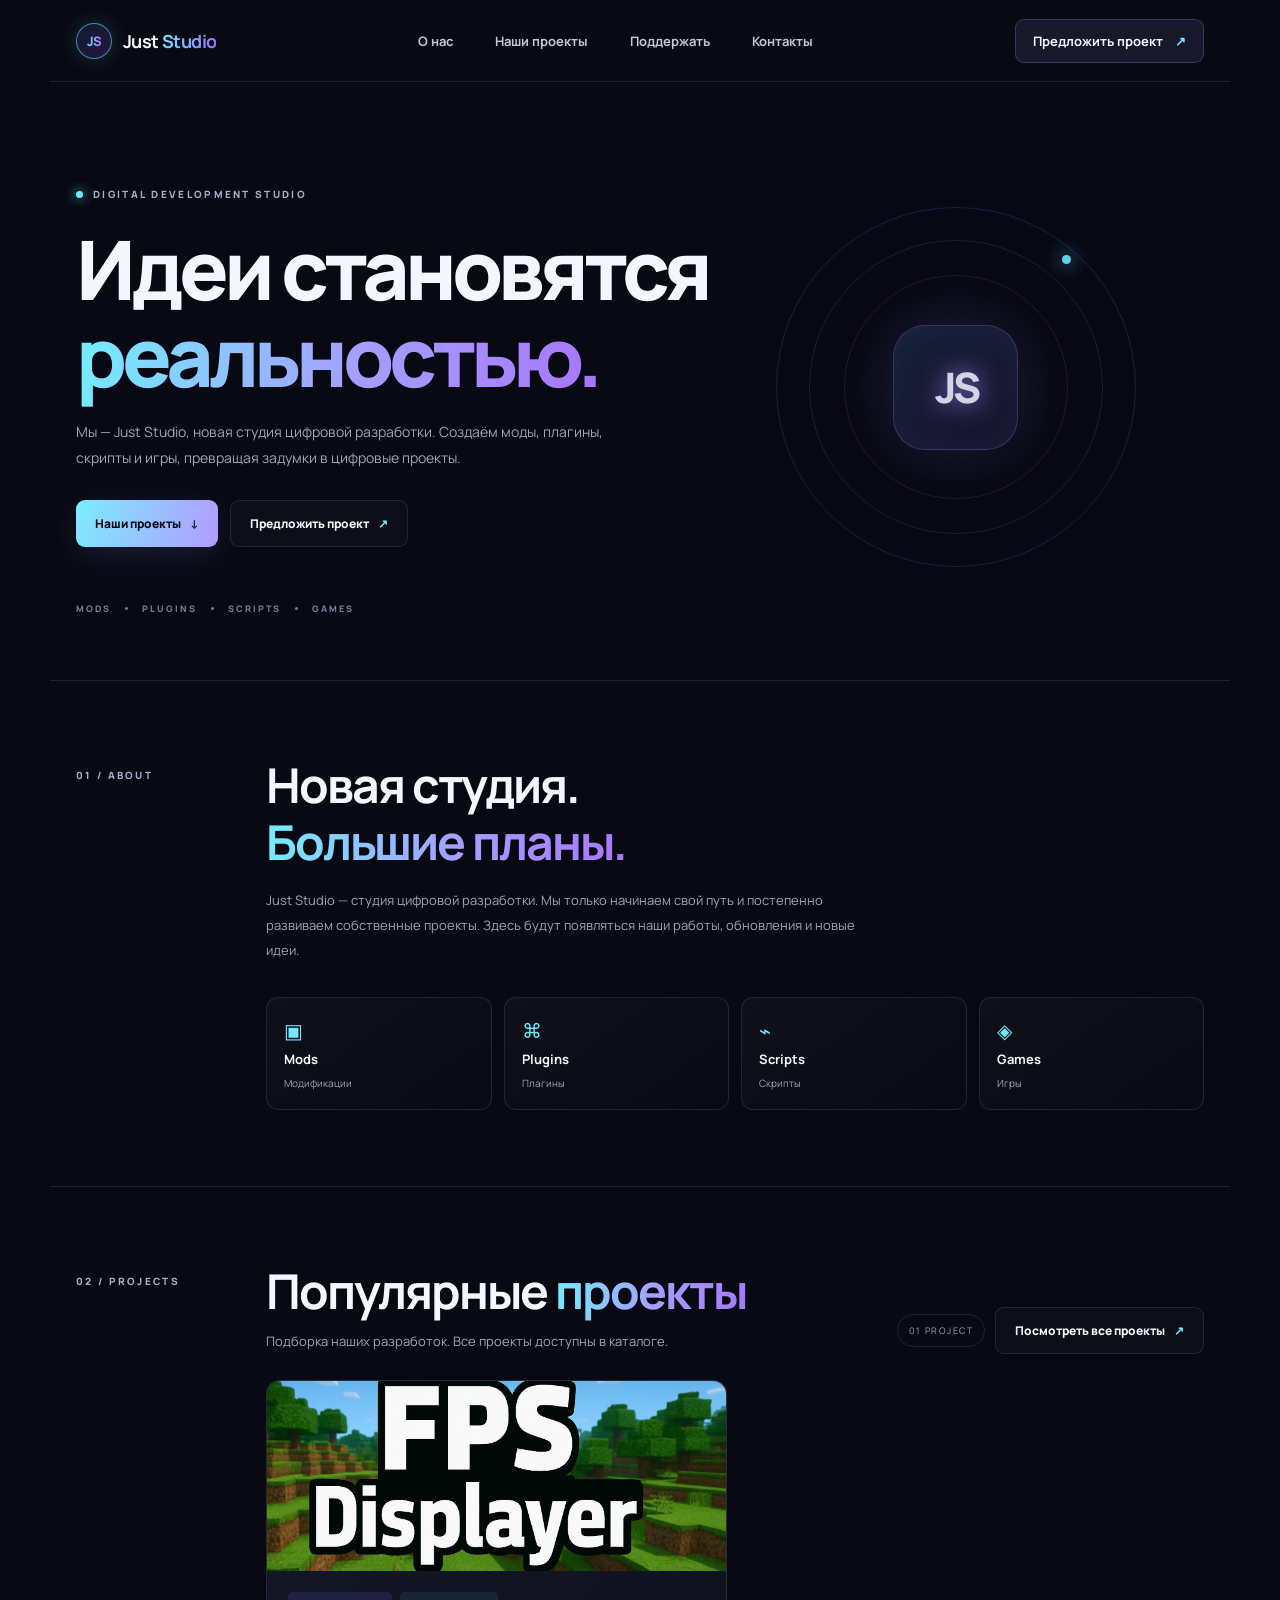
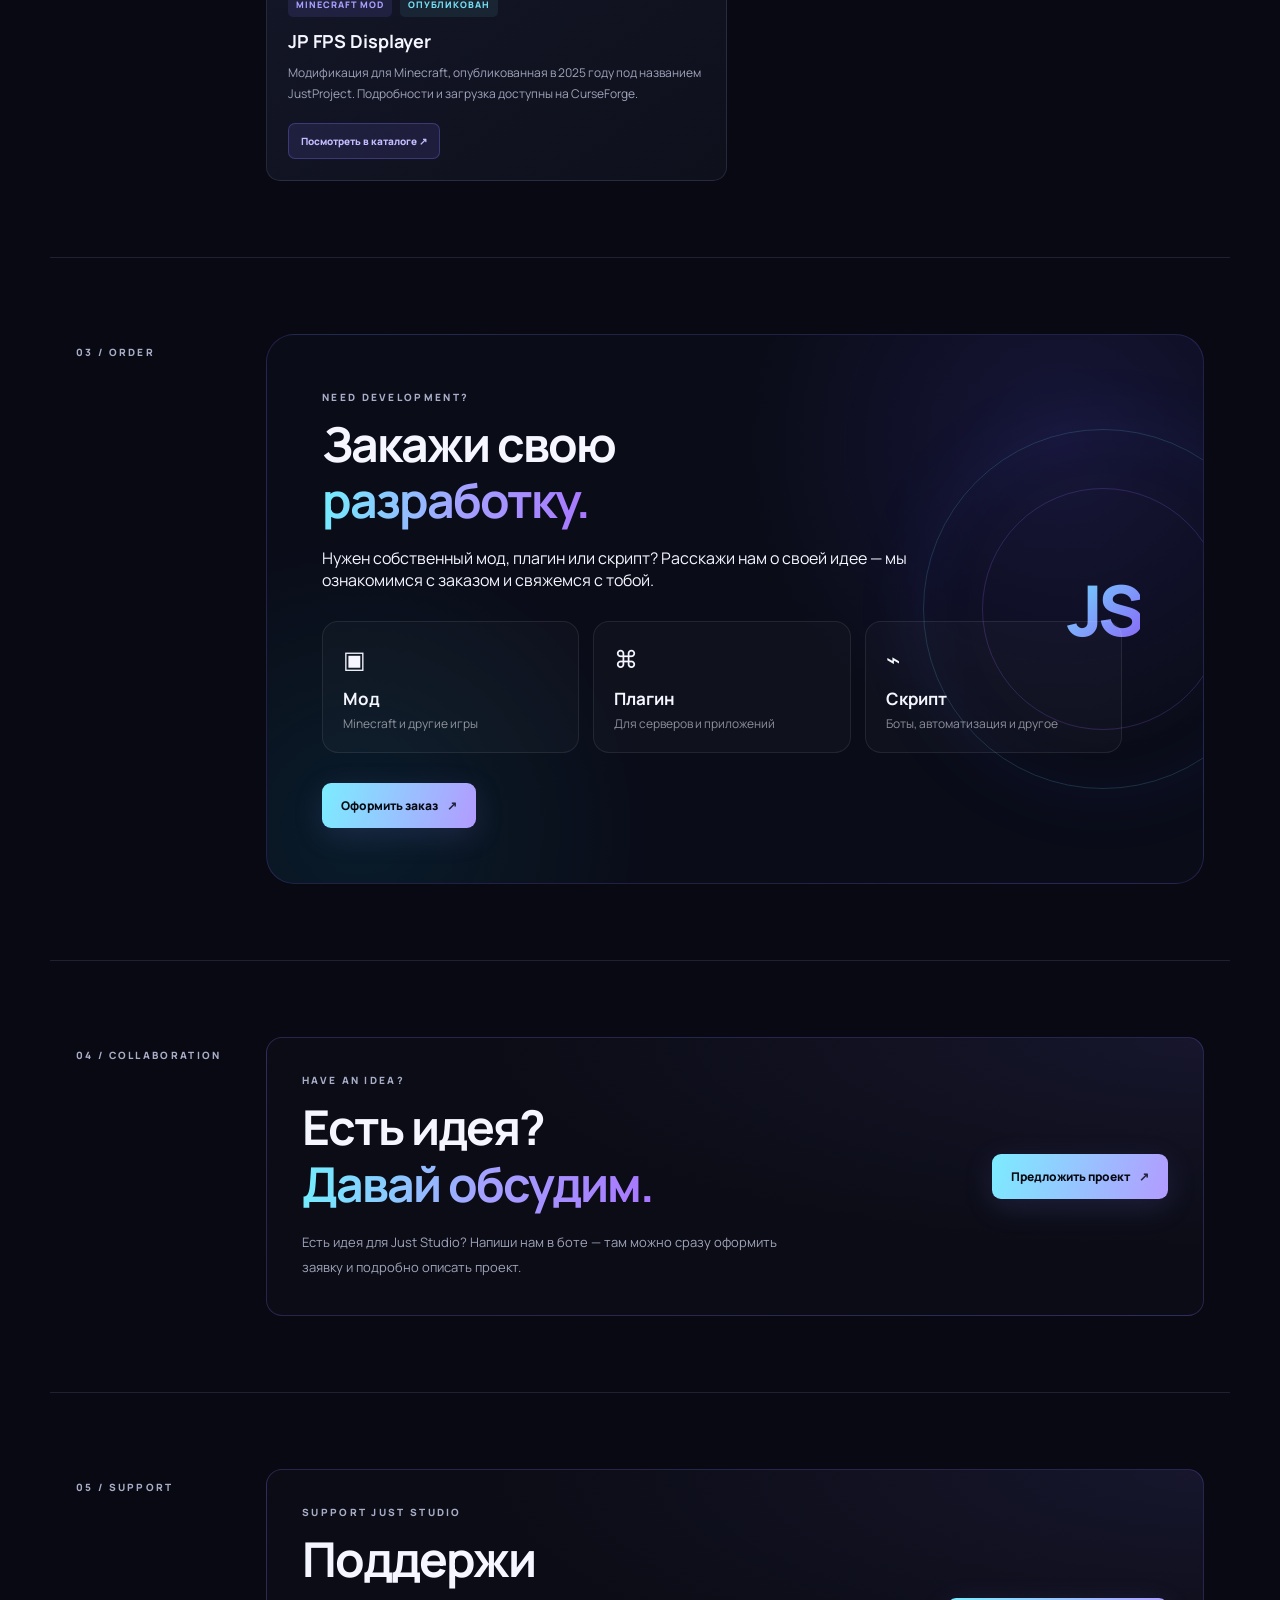
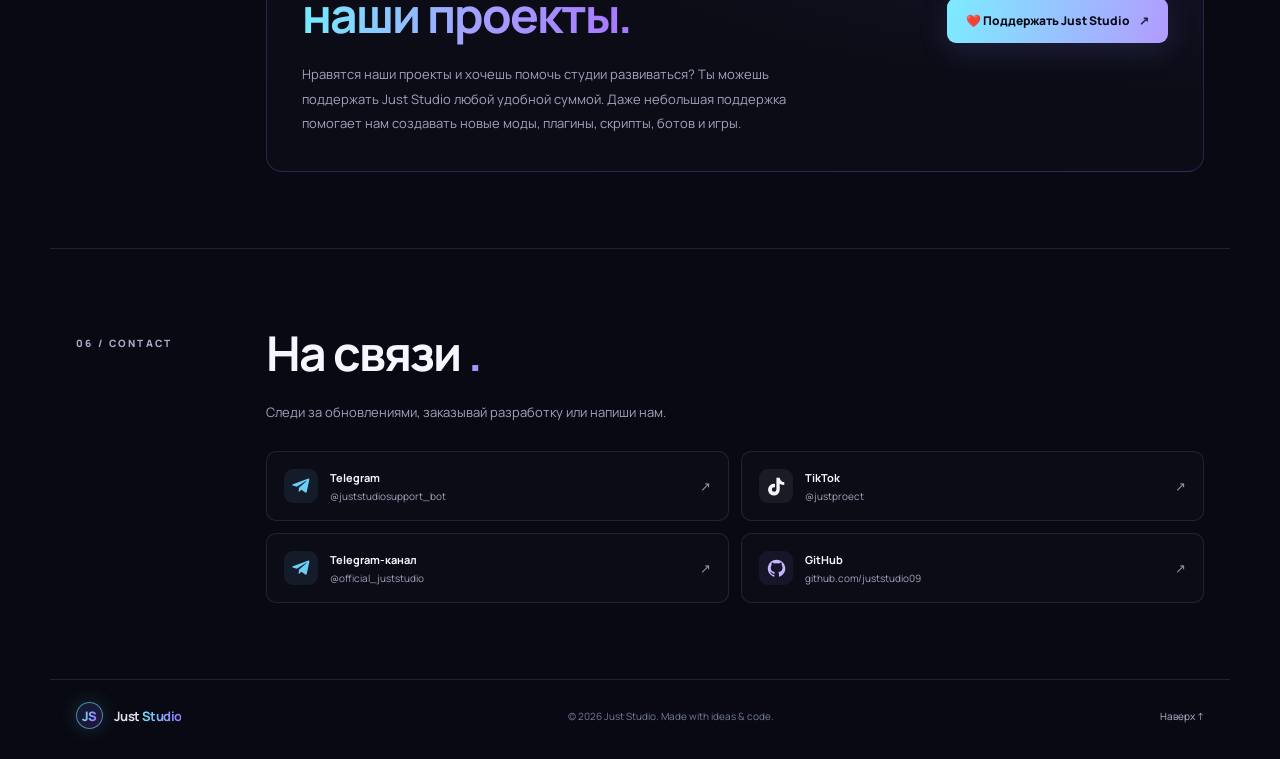
==== commit 43807b4e: "Update index.html" ====
--- a/index.html
+++ b/index.html
@@ -150,10 +150,11 @@
     <nav aria-label="Основная навигация">
       <a href="#about">О нас</a>
       <a href="projects.html">Наши проекты</a>
+      <a href="#donate">Поддержать</a>
       <a href="#contact">Контакты</a>
     </nav>
 
-    <a class="nav-cta" href="#suggest">
+    <a class="nav-cta" href="https://t.me/juststudiosupport_bot" target="_blank" rel="noopener">
       Предложить проект <span>↗</span>
     </a>
   </header>
@@ -184,7 +185,7 @@
           Наши проекты <span>↓</span>
         </a>
 
-        <a class="button secondary" href="#suggest">
+        <a class="button secondary" href="https://t.me/juststudiosupport_bot" target="_blank" rel="noopener">
           Предложить проект <span>↗</span>
         </a>
       </div>
@@ -344,7 +345,7 @@
 
             <a
               class="button primary order-button"
-              href="https://docs.google.com/forms/d/e/1FAIpQLSfWQSBMkbXNO-jqL4Eeid1IUb4KpH7IiKbgWT95tyag4rGnSA/viewform?usp=publish-editor"
+              href="https://t.me/juststudiosupport_bot"
               target="_blank"
               rel="noopener"
             >
@@ -384,20 +385,56 @@
           </h2>
 
           <p>
-            Предложи свой проект для Just Studio.
-            Заполни форму — мы ознакомимся с предложением.
+            Есть идея для Just Studio? Напиши нам в боте —
+            там можно сразу оформить заявку и подробно описать проект.
           </p>
         </div>
 
         <a
           class="button primary"
-          href="https://docs.google.com/forms/d/e/1FAIpQLScW1HkNtBKFivhIyc_Us-QrswXKaeJA4Q-iLcMW6YR1YjEetg/viewform"
+          href="https://t.me/juststudiosupport_bot"
           target="_blank"
           rel="noopener"
         >
-          Заполнить форму <span>↗</span>
+          Предложить проект <span>↗</span>
         </a>
 
+      </div>
+    </section>
+
+
+
+    <!-- DONATE -->
+    <section class="section donate" id="donate">
+      <div class="section-kicker">05 / SUPPORT</div>
+
+      <div class="section-content">
+        <div class="suggest-panel">
+          <div>
+            <div class="eyebrow">SUPPORT JUST STUDIO</div>
+
+            <h2>
+              Поддержи<br>
+              <span class="gradient">наши проекты.</span>
+            </h2>
+
+            <p>
+              Нравятся наши проекты и хочешь помочь студии развиваться?
+              Ты можешь поддержать Just Studio любой удобной суммой.
+              Даже небольшая поддержка помогает нам создавать новые
+              моды, плагины, скрипты, ботов и игры.
+            </p>
+          </div>
+
+          <a
+            class="button primary"
+            href="https://www.tbank-online.com/rm/r_zJeDFtpRMV.KHYnDcusrm/R4PBC54644"
+            target="_blank"
+            rel="noopener"
+          >
+            ❤️ Поддержать Just Studio <span>↗</span>
+          </a>
+        </div>
       </div>
     </section>
 
@@ -405,7 +442,7 @@
     <!-- CONTACT -->
     <section class="section contact" id="contact">
 
-      <div class="section-kicker">05 / CONTACT</div>
+      <div class="section-kicker">06 / CONTACT</div>
 
       <div class="section-content">
 
@@ -415,7 +452,7 @@
         </h2>
 
         <p>
-          Следи за обновлениями или напиши нам.
+          Следи за обновлениями, заказывай разработку или напиши нам.
         </p>
 
 
@@ -423,7 +460,7 @@
 
           <!-- TELEGRAM SUPPORT -->
           <a
-            href="https://t.me/JustStudio_Support"
+            href="https://t.me/juststudiosupport_bot"
             target="_blank"
             rel="noopener"
           >
@@ -435,7 +472,7 @@
 
             <span>
               <b>Telegram</b>
-              <small>@JustStudio_Support</small>
+              <small>@juststudiosupport_bot</small>
             </span>
 
             <span class="arrow">↗</span>
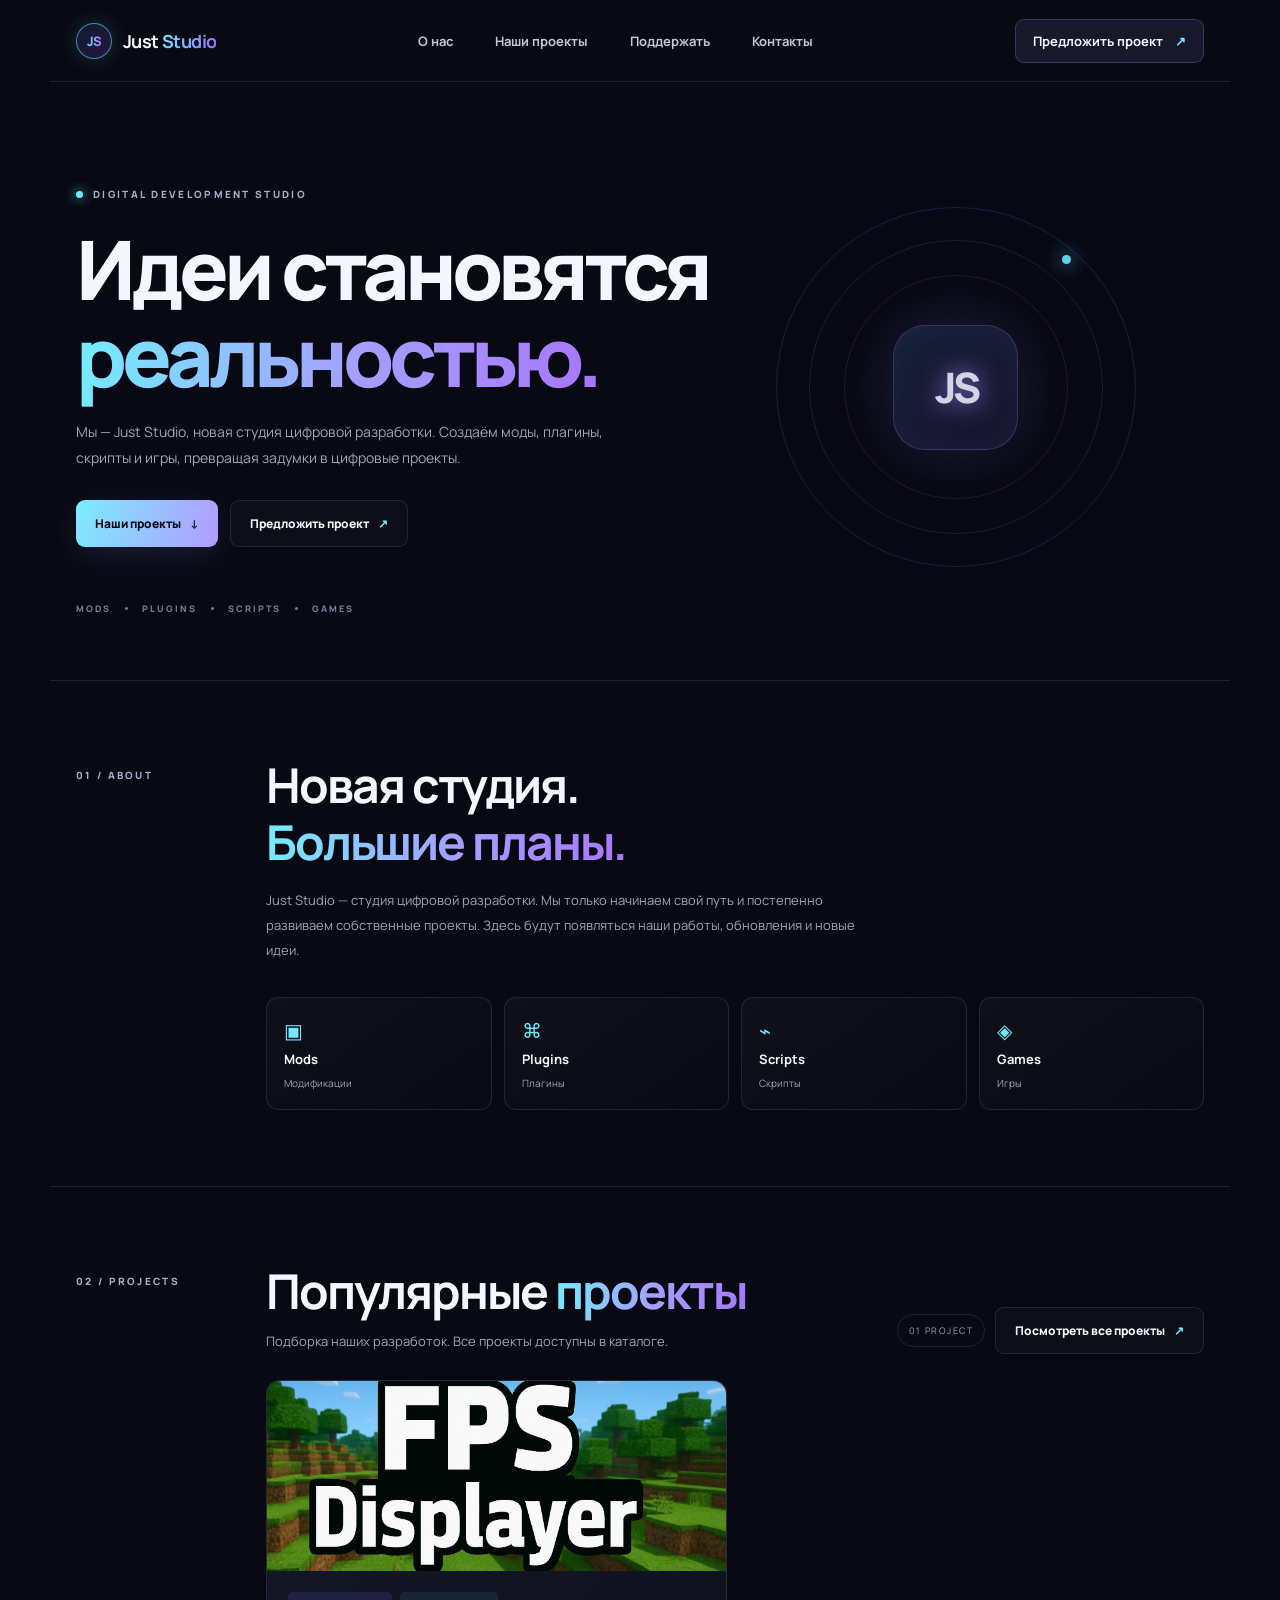
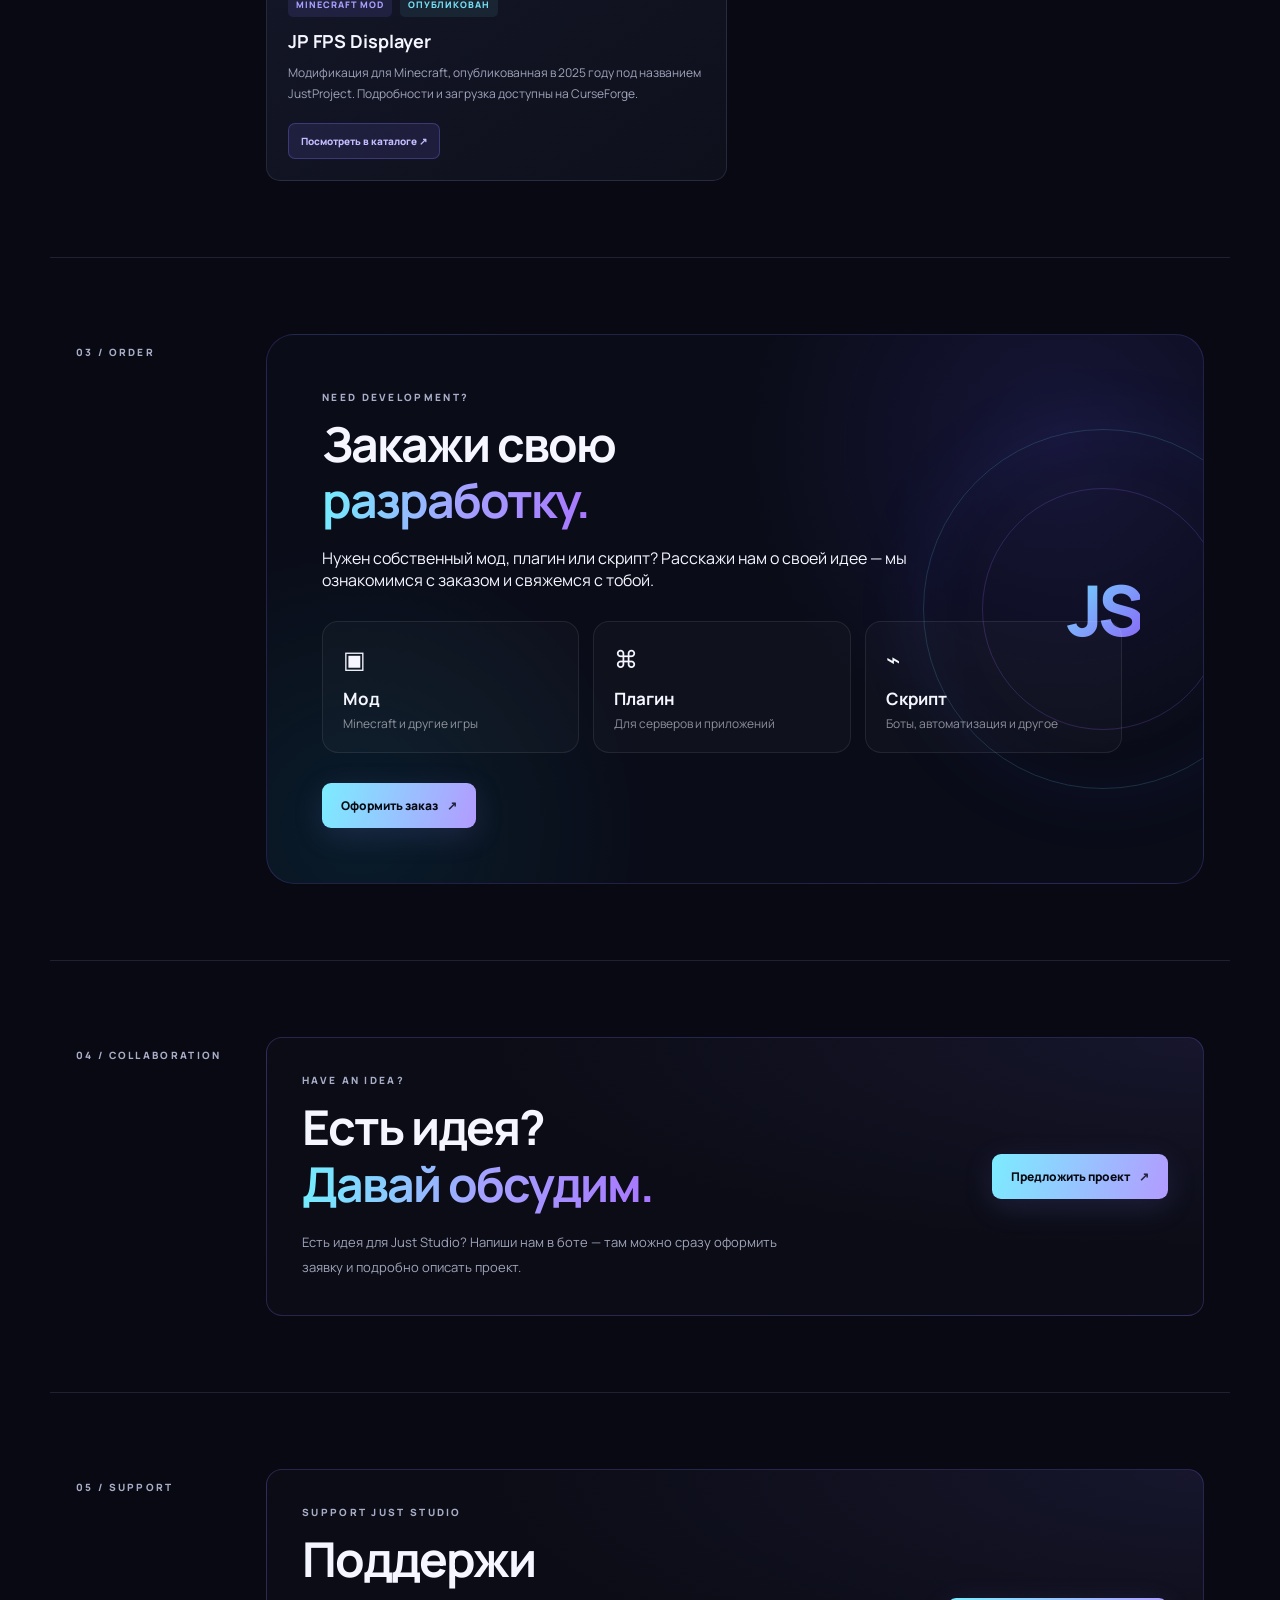
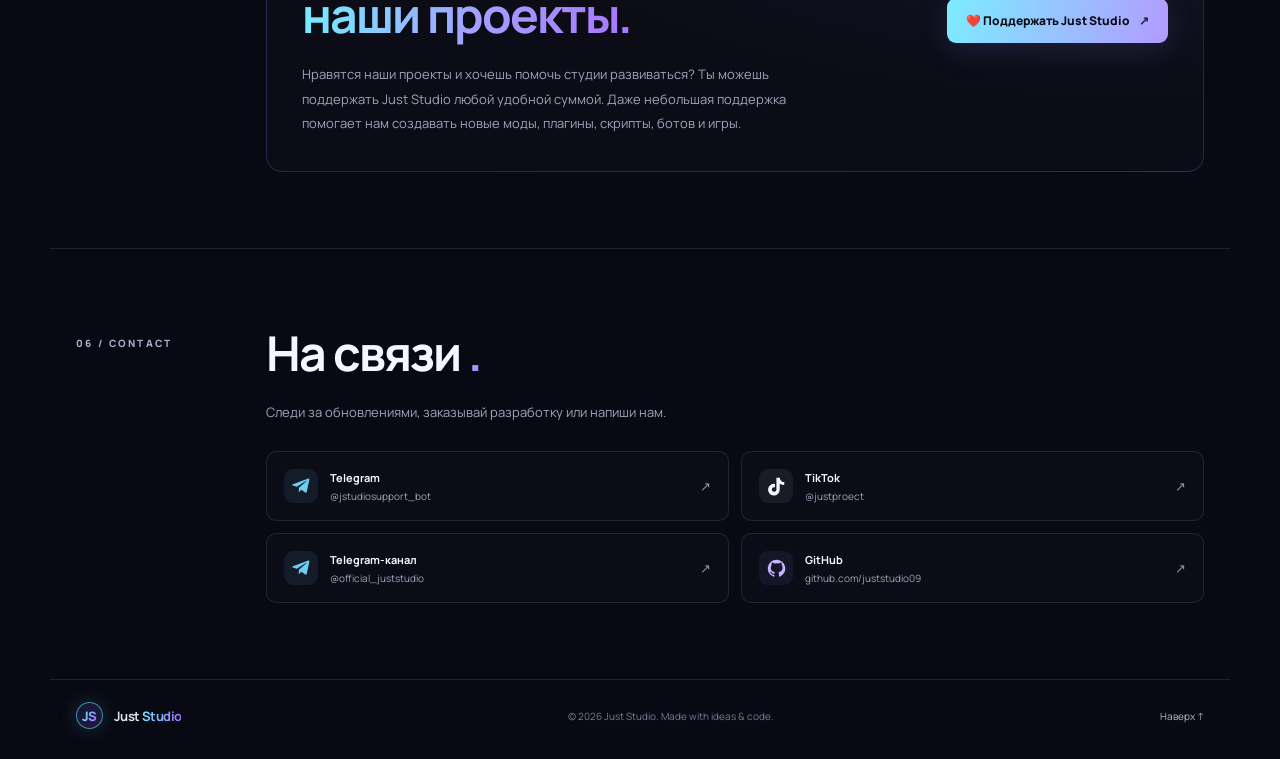
==== commit 973322b7: "Update index.html" ====
--- a/index.html
+++ b/index.html
@@ -154,7 +154,7 @@
       <a href="#contact">Контакты</a>
     </nav>
 
-    <a class="nav-cta" href="https://t.me/juststudiosupport_bot" target="_blank" rel="noopener">
+    <a class="nav-cta" href="https://t.me/jstudiosupport_bot" target="_blank" rel="noopener">
       Предложить проект <span>↗</span>
     </a>
   </header>
@@ -185,7 +185,7 @@
           Наши проекты <span>↓</span>
         </a>
 
-        <a class="button secondary" href="https://t.me/juststudiosupport_bot" target="_blank" rel="noopener">
+        <a class="button secondary" href="https://t.me/jstudiosupport_bot" target="_blank" rel="noopener">
           Предложить проект <span>↗</span>
         </a>
       </div>
@@ -345,7 +345,7 @@
 
             <a
               class="button primary order-button"
-              href="https://t.me/juststudiosupport_bot"
+              href="https://t.me/jstudiosupport_bot"
               target="_blank"
               rel="noopener"
             >
@@ -392,7 +392,7 @@
 
         <a
           class="button primary"
-          href="https://t.me/juststudiosupport_bot"
+          href="https://t.me/jstudiosupport_bot"
           target="_blank"
           rel="noopener"
         >
@@ -460,7 +460,7 @@
 
           <!-- TELEGRAM SUPPORT -->
           <a
-            href="https://t.me/juststudiosupport_bot"
+            href="https://t.me/jstudiosupport_bot"
             target="_blank"
             rel="noopener"
           >
@@ -472,7 +472,7 @@
 
             <span>
               <b>Telegram</b>
-              <small>@juststudiosupport_bot</small>
+              <small>@jstudiosupport_bot</small>
             </span>
 
             <span class="arrow">↗</span>
